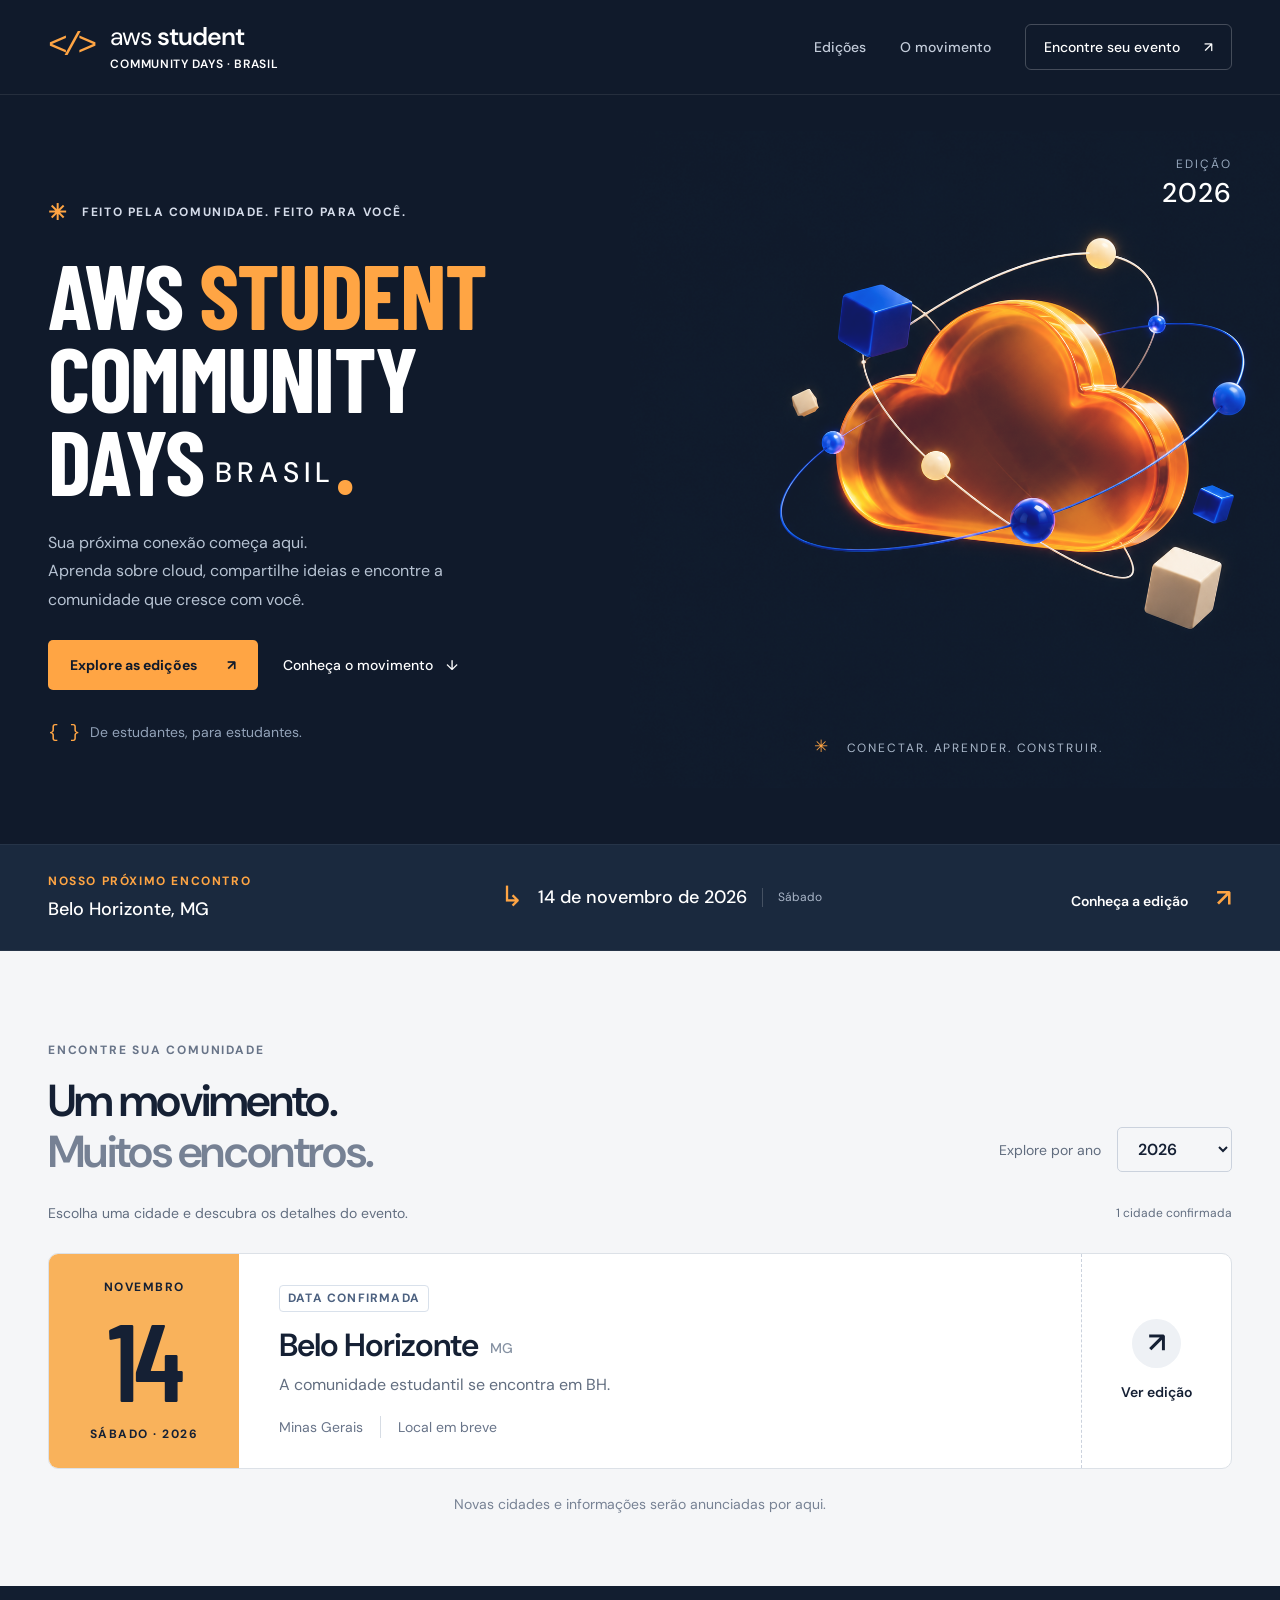
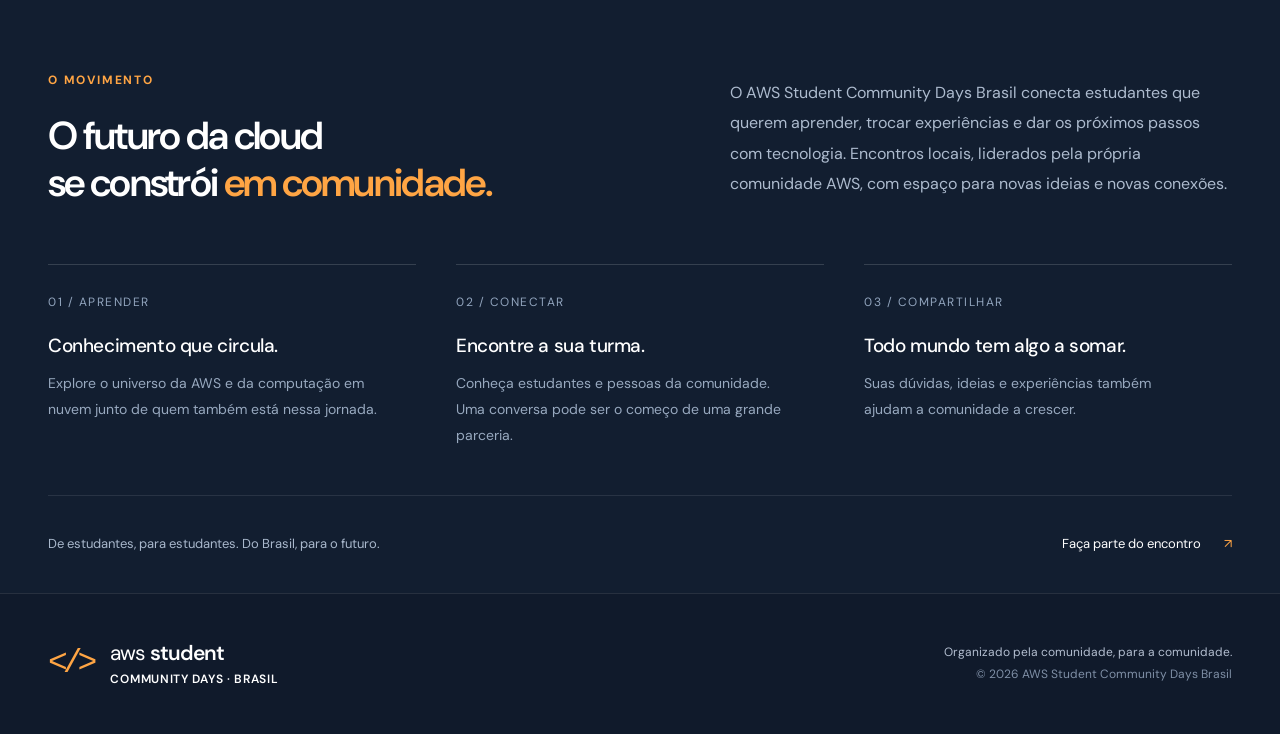
==== index.html @ a844234c "start" ====
<!doctype html>
<html lang="pt-BR">
<head>
  <meta charset="UTF-8">
  <meta name="viewport" content="width=device-width, initial-scale=1">
  <meta name="theme-color" content="#101a2b">
  <title>AWS Student Community Days Brasil</title>
  <meta name="description" content="De estudantes, para estudantes. Encontre as edições do AWS Student Community Days Brasil. Belo Horizonte recebe o encontro em 14 de novembro de 2026.">
  <link rel="icon" type="image/svg+xml" href="data:image/svg+xml,%3Csvg xmlns='http://www.w3.org/2000/svg' viewBox='0 0 40 40'%3E%3Crect width='40' height='40' rx='10' fill='%23101a2b'/%3E%3Cpath d='M12 15l-6 5 6 5m16-10 6 5-6 5M23 11l-6 18' fill='none' stroke='%23ffa544' stroke-width='3' stroke-linecap='round' stroke-linejoin='round'/%3E%3C/svg%3E">
  <link rel="preconnect" href="https://fonts.googleapis.com">
  <link rel="preconnect" href="https://fonts.gstatic.com" crossorigin>
  <link href="https://fonts.googleapis.com/css2?family=Barlow+Condensed:wght@600;700;800&family=DM+Sans:wght@400;500;600;700&display=swap" rel="stylesheet">
  <link rel="stylesheet" href="./styles.css">
</head>
<body>
  <a class="skip" href="#conteudo">Pular para o conteúdo</a>
  <header class="site-header">
    <div class="shell header-inner">
      <a class="brand" href="#inicio" aria-label="AWS Student Community Days Brasil — início"><span class="brand-symbol" aria-hidden="true">&lt;/&gt;</span><span>aws <b>student</b><small>COMMUNITY DAYS · BRASIL</small></span></a>
      <nav aria-label="Navegação principal"><a href="#edicoes">Edições</a><a href="#sobre">O movimento</a><a class="nav-cta" href="#edicoes">Encontre seu evento <span aria-hidden="true">↗</span></a></nav>
    </div>
  </header>
  <main id="conteudo">
    <div id="home-view">
      <section class="hero" id="inicio" aria-labelledby="hero-title">
        <div class="shell hero-layout">
          <div class="hero-copy"><p class="eyebrow"><span class="tiny-cross" aria-hidden="true">✳</span> FEITO PELA COMUNIDADE. FEITO PARA VOCÊ.</p><h1 id="hero-title">AWS <span>STUDENT</span><br>COMMUNITY<br>DAYS<span class="brasil"> BRASIL</span><span class="title-dot">.</span></h1><p class="hero-description">Sua próxima conexão começa aqui.<br>Aprenda sobre cloud, compartilhe ideias e encontre a comunidade que cresce com você.</p><div class="hero-actions"><a class="button button-orange" href="#edicoes">Explore as edições <span aria-hidden="true">↗</span></a><a class="text-link" href="#sobre">Conheça o movimento <span aria-hidden="true">↓</span></a></div><div class="hero-footnote"><span class="mini-code" aria-hidden="true">{ }</span> De estudantes, para estudantes.</div></div>
          <div class="hero-art"><img src="./assets/cloud-hero.png" alt="" width="1254" height="1254" fetchpriority="high"><div class="art-label"><span aria-hidden="true">✳</span> CONECTAR. APRENDER. CONSTRUIR.</div><span class="edition-stamp">EDIÇÃO<br><b>2026</b></span></div>
        </div>
      </section>
      <div class="event-ribbon"><div class="shell ribbon-inner"><div><span class="ribbon-label">NOSSO PRÓXIMO ENCONTRO</span><strong>Belo Horizonte, MG</strong></div><div class="ribbon-date"><span aria-hidden="true">↳</span><strong>14 de novembro de 2026</strong><span>Sábado</span></div><a href="#/2026/belo-horizonte">Conheça a edição <span aria-hidden="true">↗</span></a></div></div>
      <section class="editions section-light" id="edicoes" aria-labelledby="editions-title"><div class="shell"><div class="section-heading"><div><p class="eyebrow">ENCONTRE SUA COMUNIDADE</p><h2 id="editions-title">Um movimento.<br><span>Muitos encontros.</span></h2></div><div class="edition-picker"><label for="year-select">Explore por ano</label><select id="year-select"><option value="2026">2026</option></select></div></div><div class="edition-meta"><p>Escolha uma cidade e descubra os detalhes do evento.</p><span id="event-count">1 cidade confirmada</span></div><div id="event-list"><a class="event-card" href="#/2026/belo-horizonte" aria-label="Ver edição de Belo Horizonte, 14 de novembro de 2026"><div class="ticket-date"><span>NOVEMBRO</span><strong>14</strong><span>SÁBADO · 2026</span></div><div class="ticket-body"><span class="status">DATA CONFIRMADA</span><h3>Belo Horizonte<span>MG</span></h3><p>A comunidade estudantil se encontra em BH.</p><div class="ticket-details"><span>Minas Gerais</span><span>Local em breve</span></div></div><div class="ticket-action"><span class="round-arrow" aria-hidden="true">↗</span><span>Ver edição</span></div></a></div><p class="edition-note">Novas cidades e informações serão anunciadas por aqui.</p></div></section>
      <section class="about" id="sobre" aria-labelledby="about-title"><div class="shell"><div class="about-top"><div><p class="eyebrow">O MOVIMENTO</p><h2 id="about-title">O futuro da cloud<br>se constrói <em>em comunidade.</em></h2></div><p>O AWS Student Community Days Brasil conecta estudantes que querem aprender, trocar experiências e dar os próximos passos com tecnologia. Encontros locais, liderados pela própria comunidade AWS, com espaço para novas ideias e novas conexões.</p></div><div class="principles"><article><span class="principle-number">01 / APRENDER</span><h3>Conhecimento que circula.</h3><p>Explore o universo da AWS e da computação em nuvem junto de quem também está nessa jornada.</p></article><article><span class="principle-number">02 / CONECTAR</span><h3>Encontre a sua turma.</h3><p>Conheça estudantes e pessoas da comunidade. Uma conversa pode ser o começo de uma grande parceria.</p></article><article><span class="principle-number">03 / COMPARTILHAR</span><h3>Todo mundo tem algo a somar.</h3><p>Suas dúvidas, ideias e experiências também ajudam a comunidade a crescer.</p></article></div><div class="about-bottom"><span>De estudantes, para estudantes. Do Brasil, para o futuro.</span><a href="#edicoes">Faça parte do encontro <span aria-hidden="true">↗</span></a></div></div></section>
    </div>
    <section class="detail-view" id="detail-view" hidden aria-labelledby="detail-title"></section>
    <noscript><div class="shell noscript-note">Belo Horizonte · 14 de novembro de 2026. Local, horário, programação e inscrições serão anunciados em breve. Ative o JavaScript para navegar pelos detalhes de cada edição.</div></noscript>
  </main>
  <footer><div class="shell footer-inner"><a class="brand" href="#inicio"><span class="brand-symbol" aria-hidden="true">&lt;/&gt;</span><span>aws <b>student</b><small>COMMUNITY DAYS · BRASIL</small></span></a><p>Organizado pela comunidade, para a comunidade.<br><span>© 2026 AWS Student Community Days Brasil</span></p></div></footer>
  <script src="./events.js" defer></script>
  <script src="./app.js" defer></script>
</body>
</html>
---- styles.css ----
:root{--navy:#101a2b;--navy-soft:#172438;--orange:#ffa544;--ink:#152034;--muted:#aab6c8;--paper:#f5f6f8;--line:#dce0e6;--body:'DM Sans',Arial,sans-serif;--display:'Barlow Condensed','Arial Narrow',Impact,sans-serif;color-scheme:dark}*{box-sizing:border-box}html{scroll-behavior:smooth;scroll-padding-top:100px}body{margin:0;background:var(--navy);color:#fff;font-family:var(--body);font-size:16px;line-height:1.6}a{color:inherit;text-decoration:none}button,select{font:inherit}button,a,select{-webkit-tap-highlight-color:transparent}a:focus-visible,button:focus-visible,select:focus-visible{outline:3px solid #498dfc;outline-offset:6px}.shell{width:min(1200px,calc(100% - 96px));margin:0 auto}.skip{position:fixed;z-index:10;top:-100px;background:white;color:var(--ink);padding:12px}.skip:focus{top:8px}.site-header{border-bottom:1px solid #ffffff16;background:var(--navy)}.header-inner{height:94px;display:flex;align-items:center;justify-content:space-between;gap:28px}.brand{display:flex;align-items:center;gap:13px;white-space:nowrap;line-height:1.1;font-size:25px;letter-spacing:-1px}.brand-symbol{color:var(--orange);font-family:monospace;font-size:33px;letter-spacing:-5px;padding-right:5px}.brand b{font-weight:600}.brand small{display:block;font-size:12px;font-weight:600;letter-spacing:1.7px;margin-top:8px}.site-header nav{display:flex;align-items:center;gap:34px;font-size:14px;font-weight:500;color:#c3ccda}.site-header nav a:hover{color:var(--orange)}.site-header .nav-cta{border:1px solid #ffffff38;padding:11px 18px;border-radius:6px;color:#fff}.nav-cta span{margin-left:20px}.hero{overflow:hidden}.hero-layout{min-height:646px;display:grid;grid-template-columns:1.14fr 1fr;align-items:center;padding-top:48px;padding-bottom:44px;gap:12px}.eyebrow{font-size:12px;letter-spacing:1.8px;font-weight:700;line-height:1.5;margin:0 0 24px}.hero .eyebrow{color:#d5dcea;font-size:12px;letter-spacing:1.6px}.tiny-cross{color:var(--orange);font-size:22px;vertical-align:middle;margin-right:10px}h1{font-family:var(--display);font-size:clamp(70px,7.1vw,106px);line-height:.91;letter-spacing:-1.5px;margin:0;font-weight:700}h1>span:first-child{color:var(--orange)}.brasil{font-family:var(--body);font-size:.31em;letter-spacing:5px;font-weight:500;vertical-align:middle}.title-dot{color:var(--orange)}.hero-description{color:#b7c3d3;max-width:440px;font-size:16px;line-height:1.8;margin:27px 0 25px}.hero-actions{display:flex;align-items:center;gap:25px}.button{display:inline-flex;align-items:center;justify-content:center;gap:30px;min-height:50px;padding:12px 22px;border-radius:5px;font-size:14px;font-weight:700;transition:transform .2s,background .2s}.button:hover{transform:translateY(-2px)}.button-orange{background:var(--orange);color:var(--navy)}.button-orange:hover{background:#ffb764}.text-link{font-size:13px;font-weight:500}.text-link span{margin-left:9px}.hero-footnote{margin-top:28px;display:flex;align-items:center;gap:10px;color:#93a3b9;font-size:12px}.mini-code{color:var(--orange);font-family:monospace;font-size:18px}.hero-art{position:relative;align-self:stretch;display:flex;align-items:center;justify-content:center;min-width:0}.hero-art img{width:120%;max-width:none;height:auto;mix-blend-mode:lighten;display:block;transform:translate(0,-12px)}.art-label{position:absolute;bottom:40px;left:50%;transform:translateX(-50%);font-size:12px;letter-spacing:1.9px;white-space:nowrap;color:#a9b7c9}.art-label span{color:var(--orange);margin-right:12px;font-size:17px}.edition-stamp{position:absolute;right:0;top:12px;font-size:12px;letter-spacing:2px;color:#96a7bc;line-height:1.5;text-align:right}.edition-stamp b{font-size:27px;letter-spacing:1px;color:#fff;font-weight:500}.event-ribbon{background:#1a293e;border-top:1px solid #ffffff0d;border-bottom:1px solid #ffffff0d}.ribbon-inner{display:flex;justify-content:space-between;align-items:center;gap:28px;min-height:105px}.ribbon-label{display:block;color:var(--orange);font-size:12px;font-weight:700;letter-spacing:1.6px;margin-bottom:4px}.ribbon-inner strong{font-size:18px;font-weight:500}.ribbon-date{display:flex;align-items:center;gap:15px}.ribbon-date>span:first-child{color:var(--orange);font-size:28px}.ribbon-date>span:last-child{font-size:12px;color:var(--muted);border-left:1px solid #ffffff30;padding-left:15px}.ribbon-inner>a{font-size:13px;font-weight:600}.ribbon-inner>a span{color:var(--orange);font-size:24px;margin-left:25px}.section-light{background:var(--paper);color:var(--ink);color-scheme:light}.editions{padding:90px 0 70px}.section-heading{display:flex;justify-content:space-between;align-items:flex-end;gap:25px}.section-light .eyebrow{color:#687488;font-size:12px;margin-bottom:17px}h2{font-size:clamp(32px,3.5vw,46px);font-weight:600;letter-spacing:-1.7px;line-height:1.13;margin:0}h2 span{color:#768194}.edition-picker{display:flex;align-items:center;gap:16px;margin-bottom:5px}.edition-picker label{font-size:13px;color:#606c7e}.edition-picker select{min-width:115px;padding:10px 16px;border:1px solid #cbd2dd;border-radius:5px;background:transparent;color:var(--ink);font-weight:600;cursor:pointer}.edition-meta{display:flex;align-items:center;justify-content:space-between;gap:20px;margin:25px 0 28px;font-size:14px;color:#626e80}.edition-meta p{margin:0}.edition-meta>span{font-size:12px;white-space:nowrap}.event-card{display:grid;grid-template-columns:190px 1fr 150px;background:#fff;border:1px solid #dce1e7;border-radius:10px;overflow:hidden;transition:border-color .2s,transform .2s,box-shadow .2s}.event-card:hover{border-color:#efa151;box-shadow:0 8px 25px #101a2b0a;transform:translateY(-3px)}.ticket-date{background:#f9b25b;display:flex;flex-direction:column;align-items:center;justify-content:center;padding:25px 15px;line-height:1.1;position:relative}.ticket-date>span{font-size:12px;letter-spacing:1.5px;font-weight:700}.ticket-date strong{font-family:var(--display);font-size:110px;font-weight:600;letter-spacing:-4px;margin:4px 0 9px}.ticket-body{padding:30px 40px}.status{display:inline-block;font-size:12px;letter-spacing:1.2px;font-weight:700;color:#4c6180;border:1px solid #d9e1eb;border-radius:4px;padding:3px 8px}.ticket-body h3{font-size:32px;letter-spacing:-1px;font-weight:600;line-height:1.2;margin:14px 0 8px}.ticket-body h3 span{font-size:14px;margin-left:12px;color:#8591a2;vertical-align:middle;font-weight:500;letter-spacing:0}.ticket-body p{font-size:14px;color:#626e80;margin:0 0 18px}.ticket-details{display:flex;gap:17px;font-size:12px;color:#687489}.ticket-details span+span{border-left:1px solid #d6dce4;padding-left:17px}.ticket-action{border-left:1px dashed #cbd2dd;display:flex;flex-direction:column;align-items:center;justify-content:center;gap:13px;font-size:12px;font-weight:600}.round-arrow{display:grid;place-items:center;width:49px;height:49px;border-radius:50%;background:#eef1f5;font-size:28px}.event-card:hover .round-arrow{background:var(--orange)}.edition-note{font-size:12px;color:#778294;text-align:center;margin:24px 0 0}footer{border-top:1px solid #ffffff18}.footer-inner{min-height:140px;display:flex;align-items:center;justify-content:space-between;gap:24px}.footer-inner .brand{font-size:21px}.footer-inner p{font-size:12px;line-height:1.8;color:#b3bed0;text-align:right}.footer-inner p span{color:#7f8fa6}body:has(.detail-view:not([hidden])) #home-view{display:none}[hidden]{display:none!important}
@media(min-width:1600px){.hero-layout{min-height:700px}}@media(max-width:1050px){.shell{width:calc(100% - 60px)}.hero-layout{grid-template-columns:1.2fr 1fr;min-height:610px}h1{font-size:78px}.hero-actions{gap:16px}.hero .eyebrow{font-size:12px}.hero-art img{width:140%}.ribbon-date>span:last-child{display:none}.ticket-body{padding:28px}.event-card{grid-template-columns:160px 1fr 125px}}@media(max-width:760px){html{scroll-padding-top:25px}.shell{width:calc(100% - 40px)}.header-inner{height:78px;gap:15px}.brand{font-size:21px}.brand-symbol{font-size:26px}.brand small{font-size:12px;letter-spacing:1.2px}.site-header nav{gap:20px;font-size:12px}.site-header nav>a:nth-child(2),.site-header .nav-cta{display:none}.hero-layout{grid-template-columns:1fr;padding-top:35px;padding-bottom:20px;gap:0;min-height:0}.hero .eyebrow{font-size:12px;letter-spacing:1.1px;margin-bottom:20px}.tiny-cross{font-size:18px;margin-right:5px}h1{font-size:clamp(64px,15.9vw,110px)}.brasil{letter-spacing:3px}.hero-description{font-size:15px;max-width:420px;margin-top:24px}.hero-actions{flex-wrap:wrap;gap:19px}.button{gap:20px;padding:11px 17px}.hero-footnote{margin-top:21px}.hero-art{height:295px;margin:0 -10px;overflow:hidden}.hero-art img{width:390px;max-width:115%;transform:translateY(-5px)}.art-label{bottom:7px;font-size:12px;letter-spacing:1.5px}.edition-stamp{right:8px;top:20px;font-size:12px}.edition-stamp b{font-size:20px}.ribbon-inner{flex-wrap:wrap;gap:12px;padding:22px 0}.ribbon-inner strong{font-size:15px}.ribbon-date{gap:10px}.ribbon-date>span:first-child{display:none}.ribbon-inner>a{width:100%;border-top:1px solid #ffffff15;padding-top:10px;display:flex;align-items:center;justify-content:space-between}.editions{padding:55px 0}.section-heading{align-items:flex-start}.section-light .eyebrow{font-size:12px;letter-spacing:1.2px}h2{font-size:32px;letter-spacing:-1.2px}.edition-picker{display:block}.edition-picker label{font-size:12px;display:block;margin-bottom:5px}.edition-picker select{min-width:86px;padding:8px 12px;font-size:13px}.edition-meta{align-items:flex-start;margin:21px 0}.edition-meta p{font-size:13px;max-width:200px}.edition-meta>span{font-size:12px}.event-card{grid-template-columns:93px 1fr;position:relative}.ticket-date{padding:20px 5px}.ticket-date strong{font-size:74px;letter-spacing:-2px}.ticket-date>span{font-size:12px;letter-spacing:.6px}.ticket-body{padding:23px 18px 58px}.status{font-size:12px}.ticket-body h3{font-size:25px;margin:13px 0 10px}.ticket-body h3 span{font-size:12px;margin-left:7px}.ticket-body p{font-size:12px;line-height:1.6}.ticket-details{font-size:12px;gap:10px}.ticket-details span+span{padding-left:10px}.ticket-action{position:absolute;bottom:13px;right:18px;border:0;flex-direction:row-reverse;gap:8px;font-size:12px}.round-arrow{width:28px;height:28px;font-size:19px}.edition-note{font-size:12px;line-height:1.7}.footer-inner{padding:30px 0;flex-direction:column;align-items:flex-start;gap:14px}.footer-inner p{text-align:left;font-size:12px;margin:0}}
@media(prefers-reduced-motion:reduce){html{scroll-behavior:auto}*,*::before,*::after{animation:none!important;transition:none!important}}
.about{padding:85px 0 0;background:#121e30}.about-top{display:grid;grid-template-columns:1.2fr 1fr;gap:80px;align-items:center}.about .eyebrow{color:var(--orange);font-size:12px}.about h2{font-size:39px;line-height:1.2}.about h2 em{font-style:normal;color:var(--orange)}.about-top>p{color:#adbbce;font-size:16px;line-height:1.9;margin:0}.principles{display:grid;grid-template-columns:repeat(3,1fr);gap:40px;margin:58px 0 46px}.principles article{border-top:1px solid #ffffff26;padding-top:23px}.principle-number{color:#91a4bd;font-size:12px;letter-spacing:1.5px}.principles h3{font-size:19px;font-weight:500;letter-spacing:-.4px;margin:17px 0 10px}.principles p{color:#98a9bf;font-size:14px;line-height:1.85;margin:0;max-width:330px}.about-bottom{border-top:1px solid #ffffff18;min-height:98px;display:flex;justify-content:space-between;align-items:center;gap:25px;font-size:13px;color:#a9b8cc}.about-bottom a{color:#fff}.about-bottom a span{color:var(--orange);margin-left:20px}.detail-hero{padding:36px 0 42px;background:var(--navy)}.back-link{font-size:14px;color:#a6b6ce;display:inline-flex;gap:13px;align-items:center}.back-link:hover{color:var(--orange)}.detail-hero-row{display:flex;justify-content:space-between;align-items:center;gap:30px;margin:40px 0 25px}.detail-hero .eyebrow{color:var(--orange);font-size:12px;margin-bottom:18px}.detail-hero h1{font-family:var(--display);font-size:clamp(65px,7.5vw,100px);text-transform:uppercase;letter-spacing:-1px;line-height:1.03;outline:none}.detail-location{color:#adbcd1;margin:17px 0 0;font-size:18px}.detail-date{background:var(--orange);color:var(--navy);min-width:170px;border-radius:6px;padding:20px 22px;display:flex;flex-direction:column;align-items:center;line-height:1.2;transform:rotate(3deg)}.detail-date>span{font-size:12px;font-weight:700;letter-spacing:1px}.detail-date strong{font-family:var(--display);font-size:96px;line-height:1.1}.detail-tags{display:flex;gap:12px;flex-wrap:wrap}.detail-tags span{font-size:12px;letter-spacing:1px;border:1px solid #ffffff30;border-radius:4px;padding:5px 10px;color:#bac7da}.detail-content{padding:65px 0 0}.detail-columns{display:grid;grid-template-columns:1fr 370px;gap:90px;align-items:start}.detail-main .eyebrow{margin-bottom:20px}.detail-main h2{font-size:34px;letter-spacing:-1px;line-height:1.2}.detail-description{font-size:16px;color:#647186;line-height:1.9;margin:23px 0 0;max-width:620px}.detail-section{padding-top:30px;border-top:1px solid #d9dfe7;margin-top:36px}.detail-section-heading{display:flex;align-items:center;justify-content:space-between;gap:15px}.detail-section-heading h2{font-size:25px;letter-spacing:-.6px}.pending-badge{font-size:12px;letter-spacing:.6px;color:#6a7587;background:#e8ecf1;border-radius:4px;padding:3px 8px;white-space:nowrap}.pending-text{font-size:14px;line-height:1.85;color:#69768a;margin:18px 0 0}.event-info{background:#fff;border:1px solid #dbe1e9;border-radius:8px;overflow:hidden}.info-top{padding:25px 27px 10px}.info-top h2{font-size:35px;margin-top:15px}.event-info dl{margin:0;padding:0 27px}.event-info dl>div{padding:19px 0;border-bottom:1px solid #e2e6ed}.event-info dt{font-size:12px;letter-spacing:1.2px;color:#7b8798;margin-bottom:6px;font-weight:600}.event-info dd{font-size:16px;margin:0;font-weight:500}.event-info dd small{display:block;font-size:14px;font-weight:400;color:#7a8697;margin-top:5px}.registration{padding:24px 27px 27px}.registration-status{display:block;border-radius:5px;padding:13px 15px;background:#eef1f5;color:#657185;text-align:center;font-size:14px;font-weight:600}.registration p{color:#7b8797;font-size:12px;margin:12px 0 0;text-align:center;line-height:1.7}.registration .button{width:100%}.detail-bottom{border-top:1px solid #dbe0e7;margin-top:60px;min-height:110px;display:flex;justify-content:space-between;align-items:center;gap:20px;font-size:14px}.detail-bottom>span{color:#7a8799}.detail-bottom a{font-weight:600}.detail-bottom a span{margin-left:20px}.schedule-list,.speaker-list{list-style:none;margin:20px 0 0;padding:0}.schedule-list li{display:flex;gap:22px;border-bottom:1px solid #dce1e9;padding:15px 0}.schedule-list h3,.speaker-list h3{font-size:17px;margin:0}.schedule-list p,.speaker-list p{font-size:14px;color:#6d798c;margin:6px 0}.schedule-list time{font-weight:600}.speaker-list li{padding:15px 0}.empty-state{background:white;padding:35px;border:1px solid var(--line);border-radius:7px}.empty-state h3{margin:0 0 10px;font-size:22px}.empty-state p{margin:0;color:#68758a}.missing-event{padding-top:75px;padding-bottom:100px}.missing-event h1{font-size:64px}.missing-event p{color:#acb9cc}.missing-event .button{margin-top:20px}.noscript-note{padding:30px 0}.hero .eyebrow{font-size:12px}.brand small{font-size:12px;letter-spacing:.7px}.hero-footnote,.text-link,.ribbon-inner>a,.edition-picker label{font-size:14px}.ticket-body p{font-size:16px}.ticket-details{font-size:14px}.ticket-action{font-size:14px}.edition-note{font-size:14px}.ticket-body h3 span{font-size:14px}.site-header nav{font-size:14px}.footer-inner p{font-size:12px}#event-list{display:grid;gap:20px}
@media(max-width:1050px){.about-top{gap:40px}.detail-columns{grid-template-columns:1fr 325px;gap:40px}.hero .eyebrow{max-width:380px;letter-spacing:1px}.ticket-details{font-size:12px}.about h2{font-size:35px}}
@media(max-width:360px){.header-inner{gap:10px}.header-inner .brand-symbol{display:none}.header-inner .brand{font-size:18px}.header-inner .brand small{font-size:12px}.detail-hero-row>div:first-child{min-width:0}.detail-hero-row #detail-title{font-size:42px}.section-heading{gap:12px}.section-heading h2{font-size:27px}.edition-picker label{font-size:12px}.ticket-body{padding-left:14px;padding-right:14px}.ticket-body h3{font-size:23px}.hero-actions{gap:17px}}
@media(max-width:760px){.hero .eyebrow{font-size:12px;max-width:310px;letter-spacing:1px}.brand small{font-size:12px;letter-spacing:0}.brand{font-size:20px}.brand-symbol{font-size:26px}.hero-art{height:305px}.hero-actions{column-gap:20px}.hero-actions .text-link{font-size:14px}.art-label{font-size:12px;letter-spacing:.3px}.edition-stamp{font-size:12px}.edition-meta{flex-direction:column;gap:8px}.edition-meta p{max-width:none;font-size:14px}.edition-meta>span{font-size:12px}.ticket-body p{font-size:14px}.ticket-date{padding:20px 8px}.ticket-date>span{font-size:12px;text-align:center;line-height:1.5;letter-spacing:0}.ticket-details{flex-direction:column;gap:3px;font-size:12px}.ticket-details span+span{padding-left:0;border-left:0}.ticket-body h3{font-size:25px}.ticket-body h3 span{display:block;margin:4px 0 0;font-size:12px}.ticket-action{font-size:12px}.about{padding-top:55px}.about-top{grid-template-columns:1fr;gap:24px}.about h2{font-size:32px}.about-top>p{font-size:15px}.principles{grid-template-columns:1fr;gap:27px;margin:38px 0}.principles article{padding-top:18px}.principles p{max-width:none;font-size:14px}.principles h3{margin-top:13px}.about-bottom{align-items:flex-start;flex-direction:column;gap:15px;padding:23px 0;font-size:12px}.footer-inner .brand{font-size:21px}.detail-hero{padding:26px 0 30px}.detail-hero-row{margin:30px 0 22px;align-items:flex-start;gap:12px}.detail-hero h1{font-size:53px;line-height:1.02;overflow-wrap:normal}.detail-hero .eyebrow{font-size:12px;letter-spacing:.7px;max-width:230px}.detail-date{min-width:88px;padding:15px 5px;transform:rotate(2deg);margin-top:6px}.detail-date>span{font-size:12px;letter-spacing:0;text-align:center}.detail-date strong{font-size:70px}.detail-location{font-size:14px}.detail-tags{gap:8px}.detail-tags span{font-size:12px;letter-spacing:.5px;padding:4px 7px}.detail-content{padding-top:35px}.detail-columns{grid-template-columns:1fr;gap:32px}.event-info{grid-row:1}.info-top{padding:22px 24px 8px;display:flex;align-items:center;justify-content:space-between;gap:12px}.info-top h2{font-size:29px;margin:0;order:-1}.event-info dl{padding:0 24px}.event-info dl>div{padding:16px 0}.registration{padding:22px 24px}.detail-main h2{font-size:29px}.detail-description{font-size:15px}.detail-section-heading h2{font-size:24px}.detail-bottom{align-items:flex-start;flex-direction:column;gap:14px;padding-top:25px;padding-bottom:25px;margin-top:38px;font-size:12px}.pending-text{font-size:14px}.missing-event h1{font-size:48px}.missing-event{padding-top:50px;padding-bottom:70px}}
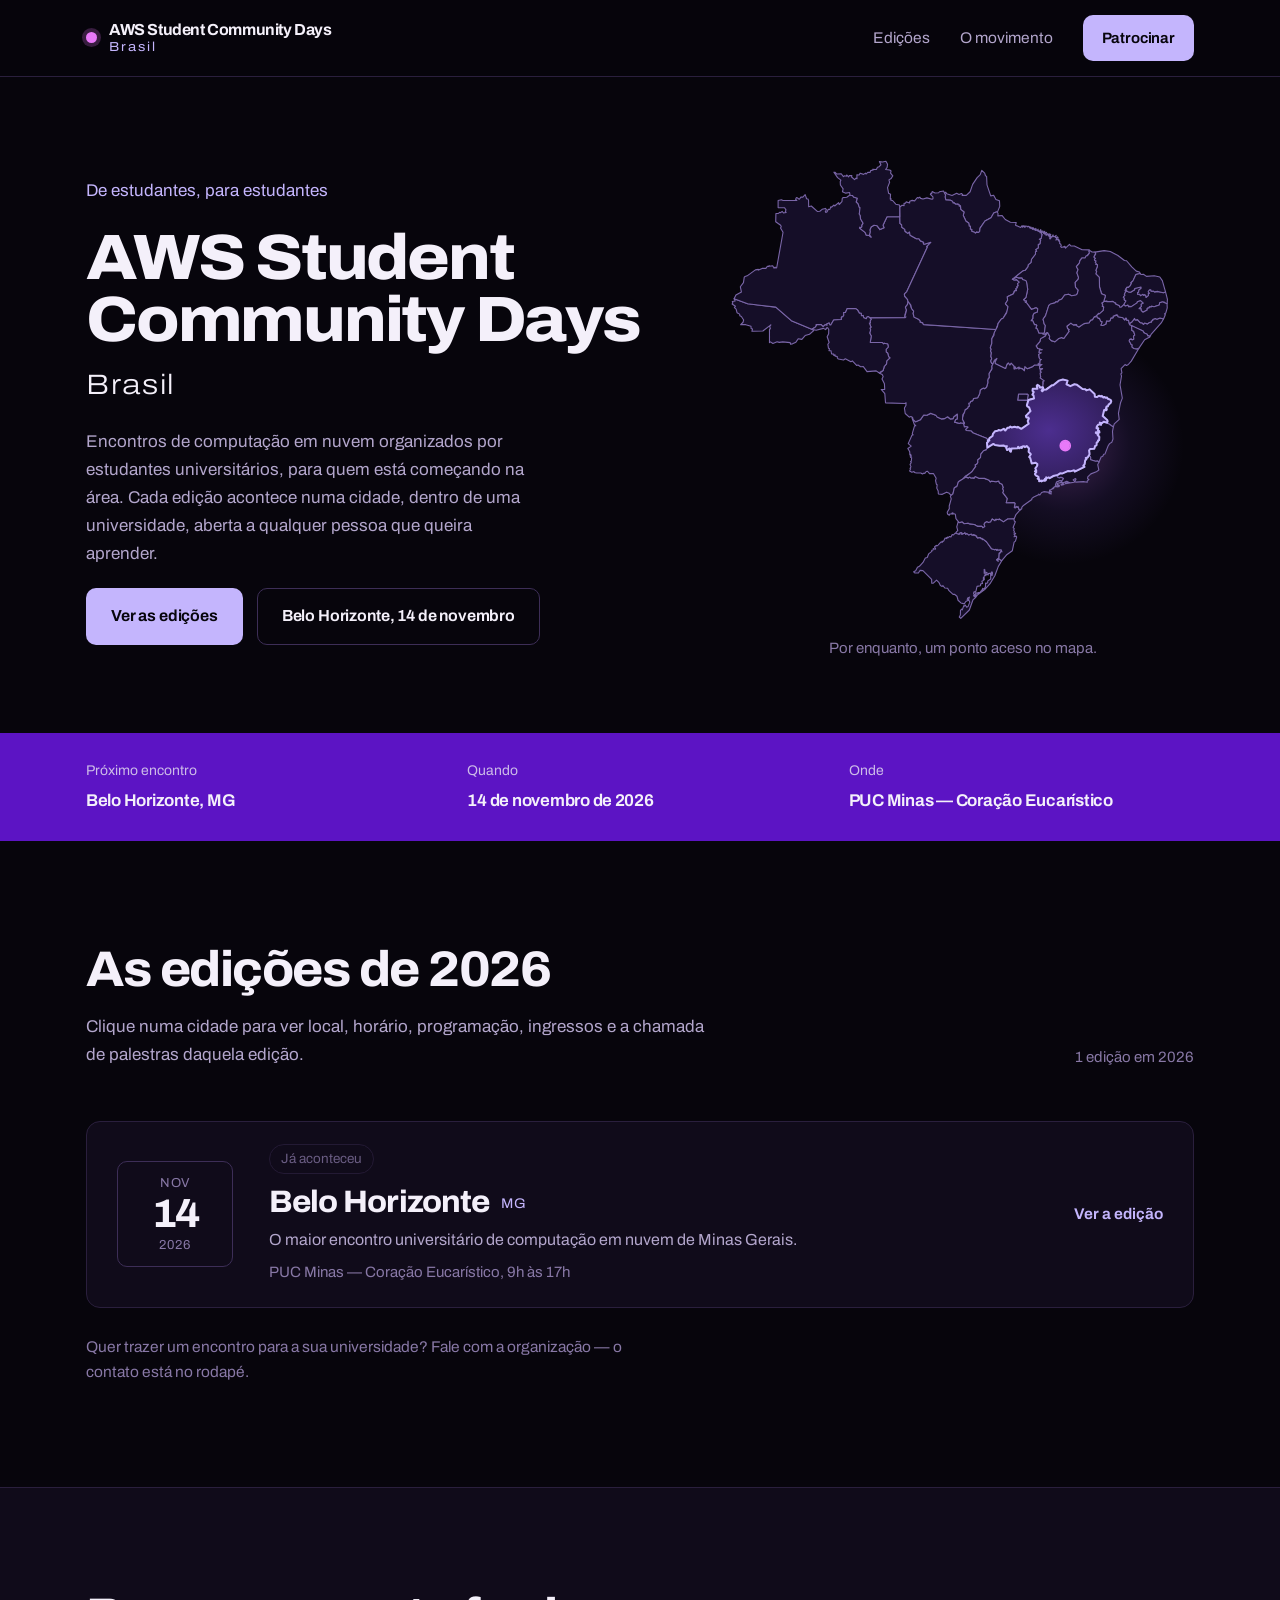
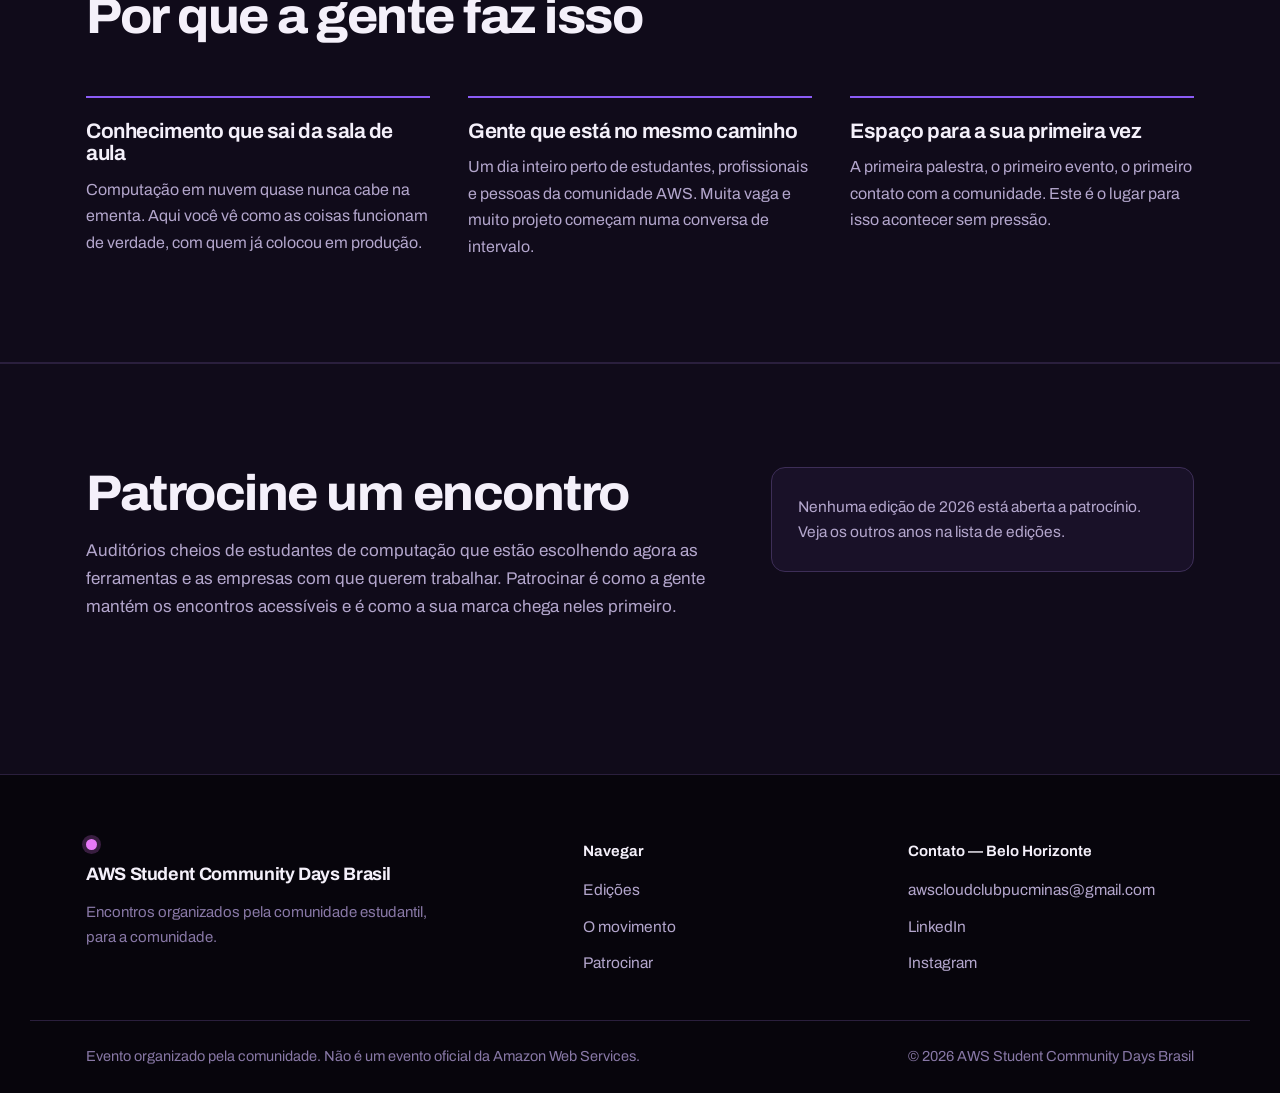
==== commit b49c8361: "create geral" ====
--- a/index.html
+++ b/index.html
@@ -1,43 +1,188 @@
 <!doctype html>
 <html lang="pt-BR">
 <head>
-  <meta charset="UTF-8">
-  <meta name="viewport" content="width=device-width, initial-scale=1">
-  <meta name="theme-color" content="#101a2b">
-  <title>AWS Student Community Days Brasil</title>
-  <meta name="description" content="De estudantes, para estudantes. Encontre as edições do AWS Student Community Days Brasil. Belo Horizonte recebe o encontro em 14 de novembro de 2026.">
-  <link rel="icon" type="image/svg+xml" href="data:image/svg+xml,%3Csvg xmlns='http://www.w3.org/2000/svg' viewBox='0 0 40 40'%3E%3Crect width='40' height='40' rx='10' fill='%23101a2b'/%3E%3Cpath d='M12 15l-6 5 6 5m16-10 6 5-6 5M23 11l-6 18' fill='none' stroke='%23ffa544' stroke-width='3' stroke-linecap='round' stroke-linejoin='round'/%3E%3C/svg%3E">
-  <link rel="preconnect" href="https://fonts.googleapis.com">
-  <link rel="preconnect" href="https://fonts.gstatic.com" crossorigin>
-  <link href="https://fonts.googleapis.com/css2?family=Barlow+Condensed:wght@600;700;800&family=DM+Sans:wght@400;500;600;700&display=swap" rel="stylesheet">
-  <link rel="stylesheet" href="./styles.css">
+<meta charset="utf-8">
+<meta name="viewport" content="width=device-width, initial-scale=1">
+<meta name="theme-color" content="#07050C">
+<title>AWS Student Community Days Brasil</title>
+<meta name="description" content="Encontros de computação em nuvem feitos por estudantes, para estudantes. Veja as edições confirmadas no Brasil, os ingressos, a chamada de palestras e como patrocinar.">
+<link rel="canonical" href="https://awsstudentcommunitydays.com.br/">
+
+<meta property="og:type" content="website">
+<meta property="og:locale" content="pt_BR">
+<meta property="og:site_name" content="AWS Student Community Days Brasil">
+<meta property="og:url" content="https://awsstudentcommunitydays.com.br/">
+<meta property="og:title" content="AWS Student Community Days Brasil">
+<meta property="og:description" content="Encontros de computação em nuvem feitos por estudantes, para estudantes. Veja as edições confirmadas no Brasil.">
+<meta name="twitter:card" content="summary_large_image">
+
+<link rel="icon" href="data:image/svg+xml,%3Csvg xmlns='http://www.w3.org/2000/svg' viewBox='0 0 32 32'%3E%3Crect width='32' height='32' rx='8' fill='%2307050C'/%3E%3Ccircle cx='16' cy='16' r='7' fill='none' stroke='%23C4B5FD' stroke-width='2.5'/%3E%3Ccircle cx='16' cy='16' r='2.5' fill='%23E879F9'/%3E%3C/svg%3E">
+
+<link rel="preconnect" href="https://fonts.googleapis.com">
+<link rel="preconnect" href="https://fonts.gstatic.com" crossorigin>
+<link rel="stylesheet" href="https://fonts.googleapis.com/css2?family=Archivo:wdth,wght@75..125,300..900&display=swap">
+<link rel="stylesheet" href="./styles.css">
 </head>
 <body>
-  <a class="skip" href="#conteudo">Pular para o conteúdo</a>
-  <header class="site-header">
-    <div class="shell header-inner">
-      <a class="brand" href="#inicio" aria-label="AWS Student Community Days Brasil — início"><span class="brand-symbol" aria-hidden="true">&lt;/&gt;</span><span>aws <b>student</b><small>COMMUNITY DAYS · BRASIL</small></span></a>
-      <nav aria-label="Navegação principal"><a href="#edicoes">Edições</a><a href="#sobre">O movimento</a><a class="nav-cta" href="#edicoes">Encontre seu evento <span aria-hidden="true">↗</span></a></nav>
+<a class="pular" href="#conteudo">Pular para o conteúdo</a>
+
+<header class="cabecalho">
+  <div class="faixa cabecalho-linha">
+    <a class="marca" href="./" aria-label="AWS Student Community Days Brasil — início">
+      <span class="marca-ponto" aria-hidden="true"></span>
+      <span class="marca-texto">
+        AWS Student Community Days
+        <span class="marca-pais">Brasil</span>
+      </span>
+    </a>
+    <nav class="menu" aria-label="Seções do site">
+      <a href="#edicoes">Edições</a>
+      <a href="#movimento">O movimento</a>
+      <a class="botao botao-primario botao-mini" href="#patrocinio">Patrocinar</a>
+    </nav>
+  </div>
+</header>
+
+<main id="conteudo">
+
+  <!-- ── Capa: o mapa é o protagonista ─────────────────────────── -->
+  <section class="capa" id="topo">
+    <div class="faixa capa-grade">
+      <div class="capa-texto">
+        <p class="capa-chamada">De estudantes, para estudantes</p>
+        <h1 class="capa-titulo">
+          <span class="capa-titulo-evento">AWS Student<br>Community Days</span>
+          <span class="capa-titulo-cidade">Brasil</span>
+        </h1>
+        <p class="capa-resumo">
+          Encontros de computação em nuvem organizados por estudantes universitários,
+          para quem está começando na área. Cada edição acontece numa cidade, dentro de
+          uma universidade, aberta a qualquer pessoa que queira aprender.
+        </p>
+        <div class="capa-acoes" id="capa-acoes"></div>
+      </div>
+
+      <figure class="mapa">
+        <div class="mapa-palco" id="mapa-palco"></div>
+        <figcaption class="mapa-legenda" id="mapa-legenda"></figcaption>
+      </figure>
     </div>
-  </header>
-  <main id="conteudo">
-    <div id="home-view">
-      <section class="hero" id="inicio" aria-labelledby="hero-title">
-        <div class="shell hero-layout">
-          <div class="hero-copy"><p class="eyebrow"><span class="tiny-cross" aria-hidden="true">✳</span> FEITO PELA COMUNIDADE. FEITO PARA VOCÊ.</p><h1 id="hero-title">AWS <span>STUDENT</span><br>COMMUNITY<br>DAYS<span class="brasil"> BRASIL</span><span class="title-dot">.</span></h1><p class="hero-description">Sua próxima conexão começa aqui.<br>Aprenda sobre cloud, compartilhe ideias e encontre a comunidade que cresce com você.</p><div class="hero-actions"><a class="button button-orange" href="#edicoes">Explore as edições <span aria-hidden="true">↗</span></a><a class="text-link" href="#sobre">Conheça o movimento <span aria-hidden="true">↓</span></a></div><div class="hero-footnote"><span class="mini-code" aria-hidden="true">{ }</span> De estudantes, para estudantes.</div></div>
-          <div class="hero-art"><img src="./assets/cloud-hero.png" alt="" width="1254" height="1254" fetchpriority="high"><div class="art-label"><span aria-hidden="true">✳</span> CONECTAR. APRENDER. CONSTRUIR.</div><span class="edition-stamp">EDIÇÃO<br><b>2026</b></span></div>
+  </section>
+
+  <!-- ── Faixa do próximo encontro ─────────────────────────────── -->
+  <div class="barra">
+    <div class="faixa barra-linha" id="barra"></div>
+  </div>
+
+  <!-- ── Edições ───────────────────────────────────────────────── -->
+  <section class="secao" id="edicoes" aria-labelledby="edicoes-titulo">
+    <div class="faixa">
+      <div class="secao-topo secao-topo-linha">
+        <div>
+          <h2 class="secao-titulo" id="edicoes-titulo">As edições</h2>
+          <p class="secao-intro">
+            Clique numa cidade para ver local, horário, programação, ingressos e
+            a chamada de palestras daquela edição.
+          </p>
         </div>
-      </section>
-      <div class="event-ribbon"><div class="shell ribbon-inner"><div><span class="ribbon-label">NOSSO PRÓXIMO ENCONTRO</span><strong>Belo Horizonte, MG</strong></div><div class="ribbon-date"><span aria-hidden="true">↳</span><strong>14 de novembro de 2026</strong><span>Sábado</span></div><a href="#/2026/belo-horizonte">Conheça a edição <span aria-hidden="true">↗</span></a></div></div>
-      <section class="editions section-light" id="edicoes" aria-labelledby="editions-title"><div class="shell"><div class="section-heading"><div><p class="eyebrow">ENCONTRE SUA COMUNIDADE</p><h2 id="editions-title">Um movimento.<br><span>Muitos encontros.</span></h2></div><div class="edition-picker"><label for="year-select">Explore por ano</label><select id="year-select"><option value="2026">2026</option></select></div></div><div class="edition-meta"><p>Escolha uma cidade e descubra os detalhes do evento.</p><span id="event-count">1 cidade confirmada</span></div><div id="event-list"><a class="event-card" href="#/2026/belo-horizonte" aria-label="Ver edição de Belo Horizonte, 14 de novembro de 2026"><div class="ticket-date"><span>NOVEMBRO</span><strong>14</strong><span>SÁBADO · 2026</span></div><div class="ticket-body"><span class="status">DATA CONFIRMADA</span><h3>Belo Horizonte<span>MG</span></h3><p>A comunidade estudantil se encontra em BH.</p><div class="ticket-details"><span>Minas Gerais</span><span>Local em breve</span></div></div><div class="ticket-action"><span class="round-arrow" aria-hidden="true">↗</span><span>Ver edição</span></div></a></div><p class="edition-note">Novas cidades e informações serão anunciadas por aqui.</p></div></section>
-      <section class="about" id="sobre" aria-labelledby="about-title"><div class="shell"><div class="about-top"><div><p class="eyebrow">O MOVIMENTO</p><h2 id="about-title">O futuro da cloud<br>se constrói <em>em comunidade.</em></h2></div><p>O AWS Student Community Days Brasil conecta estudantes que querem aprender, trocar experiências e dar os próximos passos com tecnologia. Encontros locais, liderados pela própria comunidade AWS, com espaço para novas ideias e novas conexões.</p></div><div class="principles"><article><span class="principle-number">01 / APRENDER</span><h3>Conhecimento que circula.</h3><p>Explore o universo da AWS e da computação em nuvem junto de quem também está nessa jornada.</p></article><article><span class="principle-number">02 / CONECTAR</span><h3>Encontre a sua turma.</h3><p>Conheça estudantes e pessoas da comunidade. Uma conversa pode ser o começo de uma grande parceria.</p></article><article><span class="principle-number">03 / COMPARTILHAR</span><h3>Todo mundo tem algo a somar.</h3><p>Suas dúvidas, ideias e experiências também ajudam a comunidade a crescer.</p></article></div><div class="about-bottom"><span>De estudantes, para estudantes. Do Brasil, para o futuro.</span><a href="#edicoes">Faça parte do encontro <span aria-hidden="true">↗</span></a></div></div></section>
+        <p class="secao-contagem" id="edicoes-contagem"></p>
+      </div>
+      <!-- Seletor de ano. Fica escondido enquanto só existir um ano. -->
+      <div class="anos" id="anos" role="group" aria-labelledby="anos-rotulo" hidden></div>
+      <div class="edicoes-lista" id="edicoes-lista"></div>
+      <p class="edicoes-nota">
+        Quer trazer um encontro para a sua universidade? Fale com a organização —
+        o contato está no rodapé.
+      </p>
     </div>
-    <section class="detail-view" id="detail-view" hidden aria-labelledby="detail-title"></section>
-    <noscript><div class="shell noscript-note">Belo Horizonte · 14 de novembro de 2026. Local, horário, programação e inscrições serão anunciados em breve. Ative o JavaScript para navegar pelos detalhes de cada edição.</div></noscript>
-  </main>
-  <footer><div class="shell footer-inner"><a class="brand" href="#inicio"><span class="brand-symbol" aria-hidden="true">&lt;/&gt;</span><span>aws <b>student</b><small>COMMUNITY DAYS · BRASIL</small></span></a><p>Organizado pela comunidade, para a comunidade.<br><span>© 2026 AWS Student Community Days Brasil</span></p></div></footer>
-  <script src="./events.js" defer></script>
-  <script src="./app.js" defer></script>
+  </section>
+
+  <!-- ── O movimento ───────────────────────────────────────────── -->
+  <section class="secao secao-alt" id="movimento" aria-labelledby="movimento-titulo">
+    <div class="faixa">
+      <div class="secao-topo">
+        <h2 class="secao-titulo" id="movimento-titulo">Por que a gente faz isso</h2>
+      </div>
+      <div class="pilares">
+        <article class="pilar">
+          <h3>Conhecimento que sai da sala de aula</h3>
+          <p>
+            Computação em nuvem quase nunca cabe na ementa. Aqui você vê como as coisas
+            funcionam de verdade, com quem já colocou em produção.
+          </p>
+        </article>
+        <article class="pilar">
+          <h3>Gente que está no mesmo caminho</h3>
+          <p>
+            Um dia inteiro perto de estudantes, profissionais e pessoas da comunidade AWS.
+            Muita vaga e muito projeto começam numa conversa de intervalo.
+          </p>
+        </article>
+        <article class="pilar">
+          <h3>Espaço para a sua primeira vez</h3>
+          <p>
+            A primeira palestra, o primeiro evento, o primeiro contato com a comunidade.
+            Este é o lugar para isso acontecer sem pressão.
+          </p>
+        </article>
+      </div>
+    </div>
+  </section>
+
+  <!-- ── Patrocínio ────────────────────────────────────────────── -->
+  <section class="secao patrocinio" id="patrocinio" aria-labelledby="patrocinio-titulo">
+    <div class="faixa">
+      <div class="secao-topo secao-topo-duplo">
+        <div>
+          <h2 class="secao-titulo" id="patrocinio-titulo">Patrocine um encontro</h2>
+          <p class="secao-intro">
+            Auditórios cheios de estudantes de computação que estão escolhendo agora
+            as ferramentas e as empresas com que querem trabalhar. Patrocinar é como
+            a gente mantém os encontros acessíveis e é como a sua marca chega neles primeiro.
+          </p>
+        </div>
+        <div class="patrocinio-chamada" id="patrocinio-acoes"></div>
+      </div>
+    </div>
+  </section>
+
+</main>
+
+<footer class="rodape">
+  <div class="faixa rodape-grade">
+    <div class="rodape-marca">
+      <span class="marca-ponto" aria-hidden="true"></span>
+      <p class="rodape-nome">AWS Student Community Days Brasil</p>
+      <p class="rodape-nota">Encontros organizados pela comunidade estudantil, para a comunidade.</p>
+    </div>
+    <nav class="rodape-links" aria-label="Navegação">
+      <p class="rodape-rotulo">Navegar</p>
+      <a href="#edicoes">Edições</a>
+      <a href="#movimento">O movimento</a>
+      <a href="#patrocinio">Patrocinar</a>
+    </nav>
+    <nav class="rodape-links" id="rodape-contato" aria-label="Contato e redes" hidden>
+      <p class="rodape-rotulo">Contato</p>
+    </nav>
+  </div>
+  <div class="faixa rodape-fim">
+    <p>Evento organizado pela comunidade. Não é um evento oficial da Amazon Web Services.</p>
+    <p id="rodape-ano"></p>
+  </div>
+</footer>
+
+<noscript>
+  <div class="faixa sem-js">
+    <h2>AWS Student Community Days Brasil</h2>
+    <p>Próxima edição: Belo Horizonte, sábado, 14 de novembro de 2026, das 9h às 17h, na PUC Minas Coração Eucarístico.</p>
+    <p><a href="./belo-horizonte/">Ver a edição de Belo Horizonte</a></p>
+    <p>Patrocínio e contato: <a href="mailto:awscloudclubpucminas@gmail.com">awscloudclubpucminas@gmail.com</a></p>
+  </div>
+</noscript>
+
+<script src="./dados.js" defer></script>
+<script src="./brasil-mapa.js" defer></script>
+<script src="./comum.js" defer></script>
+<script src="./hub.js" defer></script>
 </body>
 </html>
-
--- a/styles.css
+++ b/styles.css
@@ -1,8 +1,844 @@
-:root{--navy:#101a2b;--navy-soft:#172438;--orange:#ffa544;--ink:#152034;--muted:#aab6c8;--paper:#f5f6f8;--line:#dce0e6;--body:'DM Sans',Arial,sans-serif;--display:'Barlow Condensed','Arial Narrow',Impact,sans-serif;color-scheme:dark}*{box-sizing:border-box}html{scroll-behavior:smooth;scroll-padding-top:100px}body{margin:0;background:var(--navy);color:#fff;font-family:var(--body);font-size:16px;line-height:1.6}a{color:inherit;text-decoration:none}button,select{font:inherit}button,a,select{-webkit-tap-highlight-color:transparent}a:focus-visible,button:focus-visible,select:focus-visible{outline:3px solid #498dfc;outline-offset:6px}.shell{width:min(1200px,calc(100% - 96px));margin:0 auto}.skip{position:fixed;z-index:10;top:-100px;background:white;color:var(--ink);padding:12px}.skip:focus{top:8px}.site-header{border-bottom:1px solid #ffffff16;background:var(--navy)}.header-inner{height:94px;display:flex;align-items:center;justify-content:space-between;gap:28px}.brand{display:flex;align-items:center;gap:13px;white-space:nowrap;line-height:1.1;font-size:25px;letter-spacing:-1px}.brand-symbol{color:var(--orange);font-family:monospace;font-size:33px;letter-spacing:-5px;padding-right:5px}.brand b{font-weight:600}.brand small{display:block;font-size:12px;font-weight:600;letter-spacing:1.7px;margin-top:8px}.site-header nav{display:flex;align-items:center;gap:34px;font-size:14px;font-weight:500;color:#c3ccda}.site-header nav a:hover{color:var(--orange)}.site-header .nav-cta{border:1px solid #ffffff38;padding:11px 18px;border-radius:6px;color:#fff}.nav-cta span{margin-left:20px}.hero{overflow:hidden}.hero-layout{min-height:646px;display:grid;grid-template-columns:1.14fr 1fr;align-items:center;padding-top:48px;padding-bottom:44px;gap:12px}.eyebrow{font-size:12px;letter-spacing:1.8px;font-weight:700;line-height:1.5;margin:0 0 24px}.hero .eyebrow{color:#d5dcea;font-size:12px;letter-spacing:1.6px}.tiny-cross{color:var(--orange);font-size:22px;vertical-align:middle;margin-right:10px}h1{font-family:var(--display);font-size:clamp(70px,7.1vw,106px);line-height:.91;letter-spacing:-1.5px;margin:0;font-weight:700}h1>span:first-child{color:var(--orange)}.brasil{font-family:var(--body);font-size:.31em;letter-spacing:5px;font-weight:500;vertical-align:middle}.title-dot{color:var(--orange)}.hero-description{color:#b7c3d3;max-width:440px;font-size:16px;line-height:1.8;margin:27px 0 25px}.hero-actions{display:flex;align-items:center;gap:25px}.button{display:inline-flex;align-items:center;justify-content:center;gap:30px;min-height:50px;padding:12px 22px;border-radius:5px;font-size:14px;font-weight:700;transition:transform .2s,background .2s}.button:hover{transform:translateY(-2px)}.button-orange{background:var(--orange);color:var(--navy)}.button-orange:hover{background:#ffb764}.text-link{font-size:13px;font-weight:500}.text-link span{margin-left:9px}.hero-footnote{margin-top:28px;display:flex;align-items:center;gap:10px;color:#93a3b9;font-size:12px}.mini-code{color:var(--orange);font-family:monospace;font-size:18px}.hero-art{position:relative;align-self:stretch;display:flex;align-items:center;justify-content:center;min-width:0}.hero-art img{width:120%;max-width:none;height:auto;mix-blend-mode:lighten;display:block;transform:translate(0,-12px)}.art-label{position:absolute;bottom:40px;left:50%;transform:translateX(-50%);font-size:12px;letter-spacing:1.9px;white-space:nowrap;color:#a9b7c9}.art-label span{color:var(--orange);margin-right:12px;font-size:17px}.edition-stamp{position:absolute;right:0;top:12px;font-size:12px;letter-spacing:2px;color:#96a7bc;line-height:1.5;text-align:right}.edition-stamp b{font-size:27px;letter-spacing:1px;color:#fff;font-weight:500}.event-ribbon{background:#1a293e;border-top:1px solid #ffffff0d;border-bottom:1px solid #ffffff0d}.ribbon-inner{display:flex;justify-content:space-between;align-items:center;gap:28px;min-height:105px}.ribbon-label{display:block;color:var(--orange);font-size:12px;font-weight:700;letter-spacing:1.6px;margin-bottom:4px}.ribbon-inner strong{font-size:18px;font-weight:500}.ribbon-date{display:flex;align-items:center;gap:15px}.ribbon-date>span:first-child{color:var(--orange);font-size:28px}.ribbon-date>span:last-child{font-size:12px;color:var(--muted);border-left:1px solid #ffffff30;padding-left:15px}.ribbon-inner>a{font-size:13px;font-weight:600}.ribbon-inner>a span{color:var(--orange);font-size:24px;margin-left:25px}.section-light{background:var(--paper);color:var(--ink);color-scheme:light}.editions{padding:90px 0 70px}.section-heading{display:flex;justify-content:space-between;align-items:flex-end;gap:25px}.section-light .eyebrow{color:#687488;font-size:12px;margin-bottom:17px}h2{font-size:clamp(32px,3.5vw,46px);font-weight:600;letter-spacing:-1.7px;line-height:1.13;margin:0}h2 span{color:#768194}.edition-picker{display:flex;align-items:center;gap:16px;margin-bottom:5px}.edition-picker label{font-size:13px;color:#606c7e}.edition-picker select{min-width:115px;padding:10px 16px;border:1px solid #cbd2dd;border-radius:5px;background:transparent;color:var(--ink);font-weight:600;cursor:pointer}.edition-meta{display:flex;align-items:center;justify-content:space-between;gap:20px;margin:25px 0 28px;font-size:14px;color:#626e80}.edition-meta p{margin:0}.edition-meta>span{font-size:12px;white-space:nowrap}.event-card{display:grid;grid-template-columns:190px 1fr 150px;background:#fff;border:1px solid #dce1e7;border-radius:10px;overflow:hidden;transition:border-color .2s,transform .2s,box-shadow .2s}.event-card:hover{border-color:#efa151;box-shadow:0 8px 25px #101a2b0a;transform:translateY(-3px)}.ticket-date{background:#f9b25b;display:flex;flex-direction:column;align-items:center;justify-content:center;padding:25px 15px;line-height:1.1;position:relative}.ticket-date>span{font-size:12px;letter-spacing:1.5px;font-weight:700}.ticket-date strong{font-family:var(--display);font-size:110px;font-weight:600;letter-spacing:-4px;margin:4px 0 9px}.ticket-body{padding:30px 40px}.status{display:inline-block;font-size:12px;letter-spacing:1.2px;font-weight:700;color:#4c6180;border:1px solid #d9e1eb;border-radius:4px;padding:3px 8px}.ticket-body h3{font-size:32px;letter-spacing:-1px;font-weight:600;line-height:1.2;margin:14px 0 8px}.ticket-body h3 span{font-size:14px;margin-left:12px;color:#8591a2;vertical-align:middle;font-weight:500;letter-spacing:0}.ticket-body p{font-size:14px;color:#626e80;margin:0 0 18px}.ticket-details{display:flex;gap:17px;font-size:12px;color:#687489}.ticket-details span+span{border-left:1px solid #d6dce4;padding-left:17px}.ticket-action{border-left:1px dashed #cbd2dd;display:flex;flex-direction:column;align-items:center;justify-content:center;gap:13px;font-size:12px;font-weight:600}.round-arrow{display:grid;place-items:center;width:49px;height:49px;border-radius:50%;background:#eef1f5;font-size:28px}.event-card:hover .round-arrow{background:var(--orange)}.edition-note{font-size:12px;color:#778294;text-align:center;margin:24px 0 0}footer{border-top:1px solid #ffffff18}.footer-inner{min-height:140px;display:flex;align-items:center;justify-content:space-between;gap:24px}.footer-inner .brand{font-size:21px}.footer-inner p{font-size:12px;line-height:1.8;color:#b3bed0;text-align:right}.footer-inner p span{color:#7f8fa6}body:has(.detail-view:not([hidden])) #home-view{display:none}[hidden]{display:none!important}
-@media(min-width:1600px){.hero-layout{min-height:700px}}@media(max-width:1050px){.shell{width:calc(100% - 60px)}.hero-layout{grid-template-columns:1.2fr 1fr;min-height:610px}h1{font-size:78px}.hero-actions{gap:16px}.hero .eyebrow{font-size:12px}.hero-art img{width:140%}.ribbon-date>span:last-child{display:none}.ticket-body{padding:28px}.event-card{grid-template-columns:160px 1fr 125px}}@media(max-width:760px){html{scroll-padding-top:25px}.shell{width:calc(100% - 40px)}.header-inner{height:78px;gap:15px}.brand{font-size:21px}.brand-symbol{font-size:26px}.brand small{font-size:12px;letter-spacing:1.2px}.site-header nav{gap:20px;font-size:12px}.site-header nav>a:nth-child(2),.site-header .nav-cta{display:none}.hero-layout{grid-template-columns:1fr;padding-top:35px;padding-bottom:20px;gap:0;min-height:0}.hero .eyebrow{font-size:12px;letter-spacing:1.1px;margin-bottom:20px}.tiny-cross{font-size:18px;margin-right:5px}h1{font-size:clamp(64px,15.9vw,110px)}.brasil{letter-spacing:3px}.hero-description{font-size:15px;max-width:420px;margin-top:24px}.hero-actions{flex-wrap:wrap;gap:19px}.button{gap:20px;padding:11px 17px}.hero-footnote{margin-top:21px}.hero-art{height:295px;margin:0 -10px;overflow:hidden}.hero-art img{width:390px;max-width:115%;transform:translateY(-5px)}.art-label{bottom:7px;font-size:12px;letter-spacing:1.5px}.edition-stamp{right:8px;top:20px;font-size:12px}.edition-stamp b{font-size:20px}.ribbon-inner{flex-wrap:wrap;gap:12px;padding:22px 0}.ribbon-inner strong{font-size:15px}.ribbon-date{gap:10px}.ribbon-date>span:first-child{display:none}.ribbon-inner>a{width:100%;border-top:1px solid #ffffff15;padding-top:10px;display:flex;align-items:center;justify-content:space-between}.editions{padding:55px 0}.section-heading{align-items:flex-start}.section-light .eyebrow{font-size:12px;letter-spacing:1.2px}h2{font-size:32px;letter-spacing:-1.2px}.edition-picker{display:block}.edition-picker label{font-size:12px;display:block;margin-bottom:5px}.edition-picker select{min-width:86px;padding:8px 12px;font-size:13px}.edition-meta{align-items:flex-start;margin:21px 0}.edition-meta p{font-size:13px;max-width:200px}.edition-meta>span{font-size:12px}.event-card{grid-template-columns:93px 1fr;position:relative}.ticket-date{padding:20px 5px}.ticket-date strong{font-size:74px;letter-spacing:-2px}.ticket-date>span{font-size:12px;letter-spacing:.6px}.ticket-body{padding:23px 18px 58px}.status{font-size:12px}.ticket-body h3{font-size:25px;margin:13px 0 10px}.ticket-body h3 span{font-size:12px;margin-left:7px}.ticket-body p{font-size:12px;line-height:1.6}.ticket-details{font-size:12px;gap:10px}.ticket-details span+span{padding-left:10px}.ticket-action{position:absolute;bottom:13px;right:18px;border:0;flex-direction:row-reverse;gap:8px;font-size:12px}.round-arrow{width:28px;height:28px;font-size:19px}.edition-note{font-size:12px;line-height:1.7}.footer-inner{padding:30px 0;flex-direction:column;align-items:flex-start;gap:14px}.footer-inner p{text-align:left;font-size:12px;margin:0}}
-@media(prefers-reduced-motion:reduce){html{scroll-behavior:auto}*,*::before,*::after{animation:none!important;transition:none!important}}
-.about{padding:85px 0 0;background:#121e30}.about-top{display:grid;grid-template-columns:1.2fr 1fr;gap:80px;align-items:center}.about .eyebrow{color:var(--orange);font-size:12px}.about h2{font-size:39px;line-height:1.2}.about h2 em{font-style:normal;color:var(--orange)}.about-top>p{color:#adbbce;font-size:16px;line-height:1.9;margin:0}.principles{display:grid;grid-template-columns:repeat(3,1fr);gap:40px;margin:58px 0 46px}.principles article{border-top:1px solid #ffffff26;padding-top:23px}.principle-number{color:#91a4bd;font-size:12px;letter-spacing:1.5px}.principles h3{font-size:19px;font-weight:500;letter-spacing:-.4px;margin:17px 0 10px}.principles p{color:#98a9bf;font-size:14px;line-height:1.85;margin:0;max-width:330px}.about-bottom{border-top:1px solid #ffffff18;min-height:98px;display:flex;justify-content:space-between;align-items:center;gap:25px;font-size:13px;color:#a9b8cc}.about-bottom a{color:#fff}.about-bottom a span{color:var(--orange);margin-left:20px}.detail-hero{padding:36px 0 42px;background:var(--navy)}.back-link{font-size:14px;color:#a6b6ce;display:inline-flex;gap:13px;align-items:center}.back-link:hover{color:var(--orange)}.detail-hero-row{display:flex;justify-content:space-between;align-items:center;gap:30px;margin:40px 0 25px}.detail-hero .eyebrow{color:var(--orange);font-size:12px;margin-bottom:18px}.detail-hero h1{font-family:var(--display);font-size:clamp(65px,7.5vw,100px);text-transform:uppercase;letter-spacing:-1px;line-height:1.03;outline:none}.detail-location{color:#adbcd1;margin:17px 0 0;font-size:18px}.detail-date{background:var(--orange);color:var(--navy);min-width:170px;border-radius:6px;padding:20px 22px;display:flex;flex-direction:column;align-items:center;line-height:1.2;transform:rotate(3deg)}.detail-date>span{font-size:12px;font-weight:700;letter-spacing:1px}.detail-date strong{font-family:var(--display);font-size:96px;line-height:1.1}.detail-tags{display:flex;gap:12px;flex-wrap:wrap}.detail-tags span{font-size:12px;letter-spacing:1px;border:1px solid #ffffff30;border-radius:4px;padding:5px 10px;color:#bac7da}.detail-content{padding:65px 0 0}.detail-columns{display:grid;grid-template-columns:1fr 370px;gap:90px;align-items:start}.detail-main .eyebrow{margin-bottom:20px}.detail-main h2{font-size:34px;letter-spacing:-1px;line-height:1.2}.detail-description{font-size:16px;color:#647186;line-height:1.9;margin:23px 0 0;max-width:620px}.detail-section{padding-top:30px;border-top:1px solid #d9dfe7;margin-top:36px}.detail-section-heading{display:flex;align-items:center;justify-content:space-between;gap:15px}.detail-section-heading h2{font-size:25px;letter-spacing:-.6px}.pending-badge{font-size:12px;letter-spacing:.6px;color:#6a7587;background:#e8ecf1;border-radius:4px;padding:3px 8px;white-space:nowrap}.pending-text{font-size:14px;line-height:1.85;color:#69768a;margin:18px 0 0}.event-info{background:#fff;border:1px solid #dbe1e9;border-radius:8px;overflow:hidden}.info-top{padding:25px 27px 10px}.info-top h2{font-size:35px;margin-top:15px}.event-info dl{margin:0;padding:0 27px}.event-info dl>div{padding:19px 0;border-bottom:1px solid #e2e6ed}.event-info dt{font-size:12px;letter-spacing:1.2px;color:#7b8798;margin-bottom:6px;font-weight:600}.event-info dd{font-size:16px;margin:0;font-weight:500}.event-info dd small{display:block;font-size:14px;font-weight:400;color:#7a8697;margin-top:5px}.registration{padding:24px 27px 27px}.registration-status{display:block;border-radius:5px;padding:13px 15px;background:#eef1f5;color:#657185;text-align:center;font-size:14px;font-weight:600}.registration p{color:#7b8797;font-size:12px;margin:12px 0 0;text-align:center;line-height:1.7}.registration .button{width:100%}.detail-bottom{border-top:1px solid #dbe0e7;margin-top:60px;min-height:110px;display:flex;justify-content:space-between;align-items:center;gap:20px;font-size:14px}.detail-bottom>span{color:#7a8799}.detail-bottom a{font-weight:600}.detail-bottom a span{margin-left:20px}.schedule-list,.speaker-list{list-style:none;margin:20px 0 0;padding:0}.schedule-list li{display:flex;gap:22px;border-bottom:1px solid #dce1e9;padding:15px 0}.schedule-list h3,.speaker-list h3{font-size:17px;margin:0}.schedule-list p,.speaker-list p{font-size:14px;color:#6d798c;margin:6px 0}.schedule-list time{font-weight:600}.speaker-list li{padding:15px 0}.empty-state{background:white;padding:35px;border:1px solid var(--line);border-radius:7px}.empty-state h3{margin:0 0 10px;font-size:22px}.empty-state p{margin:0;color:#68758a}.missing-event{padding-top:75px;padding-bottom:100px}.missing-event h1{font-size:64px}.missing-event p{color:#acb9cc}.missing-event .button{margin-top:20px}.noscript-note{padding:30px 0}.hero .eyebrow{font-size:12px}.brand small{font-size:12px;letter-spacing:.7px}.hero-footnote,.text-link,.ribbon-inner>a,.edition-picker label{font-size:14px}.ticket-body p{font-size:16px}.ticket-details{font-size:14px}.ticket-action{font-size:14px}.edition-note{font-size:14px}.ticket-body h3 span{font-size:14px}.site-header nav{font-size:14px}.footer-inner p{font-size:12px}#event-list{display:grid;gap:20px}
-@media(max-width:1050px){.about-top{gap:40px}.detail-columns{grid-template-columns:1fr 325px;gap:40px}.hero .eyebrow{max-width:380px;letter-spacing:1px}.ticket-details{font-size:12px}.about h2{font-size:35px}}
-@media(max-width:360px){.header-inner{gap:10px}.header-inner .brand-symbol{display:none}.header-inner .brand{font-size:18px}.header-inner .brand small{font-size:12px}.detail-hero-row>div:first-child{min-width:0}.detail-hero-row #detail-title{font-size:42px}.section-heading{gap:12px}.section-heading h2{font-size:27px}.edition-picker label{font-size:12px}.ticket-body{padding-left:14px;padding-right:14px}.ticket-body h3{font-size:23px}.hero-actions{gap:17px}}
-@media(max-width:760px){.hero .eyebrow{font-size:12px;max-width:310px;letter-spacing:1px}.brand small{font-size:12px;letter-spacing:0}.brand{font-size:20px}.brand-symbol{font-size:26px}.hero-art{height:305px}.hero-actions{column-gap:20px}.hero-actions .text-link{font-size:14px}.art-label{font-size:12px;letter-spacing:.3px}.edition-stamp{font-size:12px}.edition-meta{flex-direction:column;gap:8px}.edition-meta p{max-width:none;font-size:14px}.edition-meta>span{font-size:12px}.ticket-body p{font-size:14px}.ticket-date{padding:20px 8px}.ticket-date>span{font-size:12px;text-align:center;line-height:1.5;letter-spacing:0}.ticket-details{flex-direction:column;gap:3px;font-size:12px}.ticket-details span+span{padding-left:0;border-left:0}.ticket-body h3{font-size:25px}.ticket-body h3 span{display:block;margin:4px 0 0;font-size:12px}.ticket-action{font-size:12px}.about{padding-top:55px}.about-top{grid-template-columns:1fr;gap:24px}.about h2{font-size:32px}.about-top>p{font-size:15px}.principles{grid-template-columns:1fr;gap:27px;margin:38px 0}.principles article{padding-top:18px}.principles p{max-width:none;font-size:14px}.principles h3{margin-top:13px}.about-bottom{align-items:flex-start;flex-direction:column;gap:15px;padding:23px 0;font-size:12px}.footer-inner .brand{font-size:21px}.detail-hero{padding:26px 0 30px}.detail-hero-row{margin:30px 0 22px;align-items:flex-start;gap:12px}.detail-hero h1{font-size:53px;line-height:1.02;overflow-wrap:normal}.detail-hero .eyebrow{font-size:12px;letter-spacing:.7px;max-width:230px}.detail-date{min-width:88px;padding:15px 5px;transform:rotate(2deg);margin-top:6px}.detail-date>span{font-size:12px;letter-spacing:0;text-align:center}.detail-date strong{font-size:70px}.detail-location{font-size:14px}.detail-tags{gap:8px}.detail-tags span{font-size:12px;letter-spacing:.5px;padding:4px 7px}.detail-content{padding-top:35px}.detail-columns{grid-template-columns:1fr;gap:32px}.event-info{grid-row:1}.info-top{padding:22px 24px 8px;display:flex;align-items:center;justify-content:space-between;gap:12px}.info-top h2{font-size:29px;margin:0;order:-1}.event-info dl{padding:0 24px}.event-info dl>div{padding:16px 0}.registration{padding:22px 24px}.detail-main h2{font-size:29px}.detail-description{font-size:15px}.detail-section-heading h2{font-size:24px}.detail-bottom{align-items:flex-start;flex-direction:column;gap:14px;padding-top:25px;padding-bottom:25px;margin-top:38px;font-size:12px}.pending-text{font-size:14px}.missing-event h1{font-size:48px}.missing-event{padding-top:50px;padding-bottom:70px}}
-
+/* =========================================================================
+   AWS Student Community Day Brasil
+   Identidade: roxo e preto. O mapa do Brasil é o elemento protagonista;
+   tudo em volta é deliberadamente quieto para não competir com ele.
+   Todos os pares de cor abaixo foram conferidos em contraste WCAG AA.
+   ========================================================================= */
+
+:root {
+  /* Fundos — preto com viés violeta, nunca cinza neutro */
+  --fundo:            #07050C;
+  --superficie:       #100B1A;
+  --superficie-alta:  #191128;
+
+  /* Linhas */
+  --borda:            #2A1F3D;
+  --borda-forte:      #3D2E57;
+
+  /* Roxos */
+  --roxo:             #8B5CF6;   /* elementos de UI e texto grande  (4.79:1) */
+  --roxo-claro:       #C4B5FD;   /* seguro para texto normal       (10.98:1) */
+  --roxo-vivo:        #E879F9;   /* só para o que está vivo agora   (8.24:1) */
+  --roxo-fundo:       #150E28;   /* estados neutros do mapa */
+  --roxo-traco:       #7A66A8;   /* silhueta do mapa      (3.82:1 sobre o estado) */
+  --roxo-tinta:       #5C14C4;   /* MASSA de roxo chapado; texto claro por cima */
+  --roxo-sobre-tinta: #FBD5FF;   /* destaque dentro da tinta        (6.83:1) */
+
+  /* Texto */
+  --texto:            #F4F0FA;   /* 18.04:1 */
+  --texto-suave:      #B3A6CC;   /*  8.92:1 */
+  --texto-fraco:      #8878A6;   /*  5.10:1 */
+
+  /* Medidas */
+  --limite:  1220px;
+  --respiro: clamp(20px, 5vw, 56px);
+  --curva:   14px;
+
+  --fonte: 'Archivo', system-ui, -apple-system, 'Segoe UI', Roboto, sans-serif;
+
+  color-scheme: dark;
+}
+
+*, *::before, *::after { box-sizing: border-box; }
+
+html {
+  scroll-behavior: smooth;
+  scroll-padding-top: 92px;
+  -webkit-text-size-adjust: 100%;
+}
+
+body {
+  margin: 0;
+  background: var(--fundo);
+  color: var(--texto);
+  font-family: var(--fonte);
+  font-size: 17px;
+  line-height: 1.65;
+  font-variation-settings: 'wdth' 100;
+  -webkit-font-smoothing: antialiased;
+}
+
+a { color: inherit; text-decoration: none; }
+img, svg { display: block; max-width: 100%; }
+h1, h2, h3 { margin: 0; line-height: 1.08; letter-spacing: -0.02em; }
+p { margin: 0; }
+ul { margin: 0; padding: 0; list-style: none; }
+
+:focus-visible {
+  outline: 3px solid var(--roxo-vivo);
+  outline-offset: 3px;
+  border-radius: 3px;
+}
+
+.pular {
+  position: fixed;
+  top: -120px;
+  left: 16px;
+  z-index: 100;
+  background: var(--roxo-claro);
+  color: var(--fundo);
+  padding: 12px 18px;
+  border-radius: 8px;
+  font-weight: 600;
+  transition: top .15s;
+}
+.pular:focus { top: 14px; }
+
+.faixa {
+  width: 100%;
+  max-width: var(--limite);
+  margin-inline: auto;
+  padding-inline: var(--respiro);
+}
+
+/* ── Botões ─────────────────────────────────────────────────────────────
+   O botão primário é texto escuro sobre roxo claro. Branco sobre roxo
+   médio dá 3.77:1 e reprova no AA, então essa combinação não existe aqui. */
+
+.botao {
+  display: inline-flex;
+  align-items: center;
+  justify-content: center;
+  gap: 10px;
+  padding: 14px 24px;
+  border: 1px solid transparent;
+  border-radius: 10px;
+  font: inherit;
+  font-weight: 650;
+  font-size: 16px;
+  letter-spacing: -0.01em;
+  cursor: pointer;
+  transition: background .18s, border-color .18s, color .18s, transform .18s;
+}
+.botao-primario {
+  background: var(--roxo-claro);
+  color: var(--fundo);
+}
+.botao-primario:hover { background: #D6CBFF; transform: translateY(-2px); }
+
+.botao-secundario {
+  background: transparent;
+  border-color: var(--borda-forte);
+  color: var(--texto);
+}
+.botao-secundario:hover {
+  border-color: var(--roxo);
+  background: var(--superficie-alta);
+  transform: translateY(-2px);
+}
+
+.botao-mini { padding: 10px 18px; font-size: 15px; }
+.botao-largo { width: 100%; }
+
+/* ── Cabeçalho ──────────────────────────────────────────────────────── */
+
+.cabecalho {
+  position: sticky;
+  top: 0;
+  z-index: 50;
+  background: color-mix(in srgb, var(--fundo) 88%, transparent);
+  backdrop-filter: blur(14px);
+  border-bottom: 1px solid var(--borda);
+}
+.cabecalho-linha {
+  min-height: 76px;
+  display: flex;
+  align-items: center;
+  justify-content: space-between;
+  gap: 24px;
+}
+
+.marca { display: flex; align-items: center; gap: 12px; }
+.marca-texto {
+  font-size: 16px;
+  font-weight: 700;
+  line-height: 1.15;
+  letter-spacing: -0.025em;
+}
+.marca-pais {
+  display: block;
+  font-weight: 400;
+  font-size: 13px;
+  letter-spacing: 0.16em;
+  font-variation-settings: 'wdth' 112;
+  color: var(--roxo-claro);
+}
+
+/* O ponto da marca é o mesmo ponto que acende no mapa */
+.marca-ponto {
+  width: 11px;
+  height: 11px;
+  border-radius: 50%;
+  flex: none;
+  background: var(--roxo-vivo);
+  box-shadow: 0 0 0 4px color-mix(in srgb, var(--roxo-vivo) 22%, transparent);
+}
+
+.menu {
+  display: flex;
+  align-items: center;
+  gap: 30px;
+  font-size: 15.5px;
+  color: var(--texto-suave);
+}
+.menu a:not(.botao):hover { color: var(--roxo-claro); }
+
+/* ── Capa ───────────────────────────────────────────────────────────── */
+
+.capa { padding: clamp(40px, 7vw, 84px) 0 clamp(36px, 6vw, 72px); }
+
+.capa-grade {
+  display: grid;
+  grid-template-columns: minmax(0, 1.12fr) minmax(0, 0.88fr);
+  gap: clamp(32px, 4.5vw, 64px);
+  align-items: center;
+}
+
+.capa-chamada {
+  color: var(--roxo-claro);
+  font-size: 17px;
+  margin-bottom: 22px;
+}
+
+.capa-titulo { margin-bottom: 26px; }
+
+.capa-titulo-evento {
+  display: block;
+  font-size: clamp(36px, 5.1vw, 64px);
+  font-weight: 800;
+  font-variation-settings: 'wdth' 108;
+  letter-spacing: -0.035em;
+  line-height: 0.96;
+}
+
+/* A cidade contrasta por peso e espaçamento, não por cor */
+.capa-titulo-cidade {
+  display: block;
+  margin-top: 18px;
+  font-size: clamp(19px, 2.2vw, 28px);
+  font-weight: 300;
+  font-variation-settings: 'wdth' 118;
+  letter-spacing: 0.06em;
+  line-height: 1.2;
+  color: var(--texto);
+}
+
+.capa-resumo {
+  color: var(--texto-suave);
+  max-width: 46ch;
+  margin-bottom: 20px;
+}
+
+.capa-quando {
+  display: inline-block;
+  color: var(--texto);
+  font-weight: 600;
+  padding: 9px 0 9px 18px;
+  border-left: 3px solid var(--roxo);
+  margin-bottom: 30px;
+}
+
+.capa-acoes { display: flex; flex-wrap: wrap; gap: 14px; }
+
+/* ── Mapa ───────────────────────────────────────────────────────────── */
+
+.mapa { margin: 0; position: relative; }
+.mapa-palco { position: relative; }
+
+.mapa-svg { width: 100%; height: auto; overflow: visible; }
+
+/* Os 26 estados sem edição: presentes, mas em silêncio. */
+/* stroke-width em px de tela, não em unidades do viewBox: sem
+   vector-effect o traço encolhe junto com o mapa e some no celular. */
+.uf {
+  fill: var(--roxo-fundo);
+  stroke: var(--roxo-traco);
+  stroke-width: 1.1px;
+  stroke-linejoin: round;
+  vector-effect: non-scaling-stroke;
+}
+
+/* O estado que tem edição confirmada */
+.uf-aceso {
+  fill: url(#brilho-uf);
+  stroke: var(--roxo-claro);
+  stroke-width: 2px;
+  vector-effect: non-scaling-stroke;
+}
+
+/* O estado aceso é um <a> dentro do SVG: foco de teclado e clique nativos */
+.uf-link { cursor: pointer; }
+.uf-link .uf-aceso { transition: stroke .18s, filter .18s; }
+.uf-link:hover .uf-aceso,
+.uf-link:focus-visible .uf-aceso {
+  stroke: var(--roxo-vivo);
+  stroke-width: 3.5px;
+  filter: drop-shadow(0 0 12px color-mix(in srgb, var(--roxo-vivo) 60%, transparent));
+}
+.uf-link:focus-visible { outline: none; }
+
+/* Balão de detalhe, em HTML sobre o SVG */
+.balao {
+  position: absolute;
+  transform: translate(-50%, calc(-100% - 18px));
+  background: var(--superficie-alta);
+  border: 1px solid var(--roxo);
+  border-radius: 10px;
+  padding: 9px 14px;
+  display: grid;
+  gap: 1px;
+  white-space: nowrap;
+  pointer-events: none;
+  box-shadow: 0 10px 30px rgba(0, 0, 0, .55);
+}
+.balao strong { font-size: 15.5px; font-weight: 650; letter-spacing: -0.02em; }
+.balao span { font-size: 13.5px; color: var(--roxo-claro); }
+
+.mapa-halo { fill: url(#halo); pointer-events: none; }
+
+.pino { pointer-events: none; }
+.pino-anel {
+  fill: none;
+  stroke: var(--roxo-vivo);
+  stroke-width: 1.6;
+  transform-origin: center;
+  transform-box: fill-box;
+  animation: pulso 3.4s ease-out infinite;
+}
+.pino-nucleo { fill: var(--roxo-vivo); }
+
+@keyframes pulso {
+  0%        { r: 5;  opacity: .85; }
+  70%, 100% { r: 21; opacity: 0; }
+}
+
+.mapa-rotulo {
+  fill: var(--texto);
+  font-family: var(--fonte);
+  font-size: 13px;
+  font-weight: 650;
+  letter-spacing: -0.01em;
+  pointer-events: none;
+}
+.mapa-rotulo-data {
+  fill: var(--roxo-claro);
+  font-size: 11.5px;
+  font-weight: 400;
+}
+.mapa-risco { stroke: var(--roxo); stroke-width: 1; opacity: .55; }
+
+.mapa-legenda {
+  margin-top: 18px;
+  color: var(--texto-fraco);
+  font-size: 15px;
+  text-align: center;
+}
+
+/* ── Barra de fatos ─────────────────────────────────────────────────── */
+
+/* A faixa é a maior massa de roxo chapado da página: é o que faz a
+   identidade ler como "roxa e preta" e não como "preta com detalhes roxos".
+   Os tokens são reescritos aqui dentro para nenhuma cor escura vazar. */
+.barra {
+  background: var(--roxo-tinta);
+  --texto: #F4F0FA;
+  --texto-fraco: #CDBCE8;
+  --borda-forte: #A47BE8;
+}
+.barra-linha {
+  display: grid;
+  grid-template-columns: repeat(auto-fit, minmax(190px, 1fr));
+  gap: 2px 36px;
+  padding-block: 26px;
+}
+.barra-item { display: flex; flex-direction: column; gap: 5px; }
+.barra-rotulo { color: var(--texto-fraco); font-size: 14px; }
+.barra-valor { color: var(--texto); font-weight: 650; font-size: 17px; letter-spacing: -0.015em; }
+.barra-valor a { border-bottom: 1px solid var(--borda-forte); }
+.barra-valor a:hover { color: #fff; border-color: #fff; }
+.barra .aviso-vivo { color: var(--roxo-sobre-tinta); }
+.barra :focus-visible { outline-color: #fff; }
+
+.aviso-vivo { color: var(--roxo-vivo); font-weight: 650; }
+
+/* ── Seções ─────────────────────────────────────────────────────────── */
+
+.secao { padding-block: clamp(56px, 8vw, 104px); }
+.secao-alt { background: var(--superficie); border-block: 1px solid var(--borda); }
+
+.secao-topo { margin-bottom: clamp(32px, 4vw, 52px); max-width: 62ch; }
+.secao-topo-duplo {
+  display: grid;
+  grid-template-columns: minmax(0, 1.5fr) minmax(0, 1fr);
+  gap: clamp(28px, 4vw, 56px);
+  align-items: start;
+  max-width: none;
+}
+
+.secao-titulo {
+  font-size: clamp(30px, 4.2vw, 50px);
+  font-weight: 750;
+  font-variation-settings: 'wdth' 104;
+  letter-spacing: -0.03em;
+  margin-bottom: 16px;
+}
+.secao-intro { color: var(--texto-suave); max-width: 62ch; }
+
+/* ── A edição ───────────────────────────────────────────────────────── */
+
+.edicao-grade {
+  display: grid;
+  grid-template-columns: minmax(0, 1fr) minmax(0, 360px);
+  gap: clamp(20px, 3vw, 36px);
+  align-items: start;
+}
+
+.ficha {
+  background: var(--superficie);
+  border: 1px solid var(--borda);
+  border-radius: var(--curva);
+  padding: clamp(24px, 3vw, 38px);
+}
+.ficha-lista { display: grid; gap: 26px; }
+.ficha-item { display: grid; gap: 5px; }
+.ficha-rotulo { color: var(--texto-fraco); font-size: 14px; }
+.ficha-valor { font-size: 19px; font-weight: 600; letter-spacing: -0.015em; }
+.ficha-extra { color: var(--texto-suave); font-size: 15.5px; }
+.ficha-valor a { border-bottom: 1px solid var(--borda-forte); }
+.ficha-valor a:hover { color: var(--roxo-claro); border-color: var(--roxo); }
+
+.compra {
+  background: var(--superficie-alta);
+  border: 1px solid var(--borda-forte);
+  border-radius: var(--curva);
+  padding: clamp(24px, 3vw, 32px);
+  position: sticky;
+  top: 100px;
+  display: grid;
+  gap: 16px;
+}
+.compra-titulo { font-size: 23px; font-weight: 700; letter-spacing: -0.02em; }
+.compra-nota { color: var(--texto-suave); font-size: 15.5px; }
+
+.contagem {
+  display: inline-flex;
+  align-items: baseline;
+  gap: 8px;
+  color: var(--roxo-vivo);
+  font-weight: 650;
+  font-size: 15px;
+}
+
+/* ── Chamada de palestras ───────────────────────────────────────────── */
+
+.palestrar-grade {
+  display: grid;
+  grid-template-columns: minmax(0, 1fr) minmax(0, 340px);
+  gap: clamp(22px, 3vw, 40px);
+  align-items: start;
+}
+
+.trilhas { display: grid; grid-template-columns: repeat(auto-fit, minmax(240px, 1fr)); gap: 1px; background: var(--borda); border: 1px solid var(--borda); border-radius: var(--curva); overflow: hidden; }
+.trilha { background: var(--superficie); padding: 22px 24px; }
+.trilha-nome { font-size: 17px; font-weight: 650; letter-spacing: -0.02em; margin-bottom: 6px; }
+.trilha-desc { color: var(--texto-suave); font-size: 15px; line-height: 1.55; }
+.trilha-convite { background: var(--superficie-alta); }
+.trilha-convite .trilha-nome { color: var(--roxo-claro); }
+
+.cfp {
+  background: var(--superficie-alta);
+  border: 1px solid var(--borda-forte);
+  border-radius: var(--curva);
+  padding: clamp(24px, 3vw, 32px);
+  display: grid;
+  gap: 16px;
+}
+.cfp-estado { font-size: 15px; font-weight: 650; }
+.cfp-titulo { font-size: 23px; font-weight: 700; letter-spacing: -0.02em; }
+.cfp-texto { color: var(--texto-suave); font-size: 15.5px; }
+.cfp-formato {
+  border-top: 1px solid var(--borda);
+  padding-top: 16px;
+  color: var(--texto-fraco);
+  font-size: 15px;
+}
+
+/* ── Pilares ────────────────────────────────────────────────────────── */
+
+.pilares { display: grid; grid-template-columns: repeat(auto-fit, minmax(260px, 1fr)); gap: clamp(24px, 3vw, 44px); }
+.pilar { border-top: 2px solid var(--roxo); padding-top: 22px; }
+.pilar h3 { font-size: 21px; font-weight: 650; letter-spacing: -0.02em; margin-bottom: 12px; }
+.pilar p { color: var(--texto-suave); font-size: 16px; }
+
+/* ── Patrocínio ─────────────────────────────────────────────────────── */
+
+.patrocinio { background: var(--superficie); border-top: 1px solid var(--borda); }
+
+.patrocinio-chamada {
+  background: var(--superficie-alta);
+  border: 1px solid var(--borda-forte);
+  border-radius: var(--curva);
+  padding: 26px;
+  display: grid;
+  gap: 14px;
+}
+.patrocinio-chamada p { color: var(--texto-suave); font-size: 15.5px; }
+
+.aviso-preencher {
+  background: #2B1233;
+  border: 1px dashed var(--roxo-vivo);
+  color: var(--roxo-vivo);
+  border-radius: 10px;
+  padding: 13px 16px;
+  font-size: 14.5px;
+  line-height: 1.5;
+}
+
+.cotas {
+  display: grid;
+  grid-template-columns: repeat(auto-fit, minmax(250px, 1fr));
+  gap: clamp(16px, 2vw, 22px);
+  margin-bottom: clamp(32px, 4vw, 52px);
+}
+
+.cota {
+  background: var(--fundo);
+  border: 1px solid var(--borda);
+  border-radius: var(--curva);
+  padding: 26px 24px;
+  display: flex;
+  flex-direction: column;
+  gap: 14px;
+}
+.cota-destaque { border-color: var(--roxo); background: linear-gradient(170deg, #1B1033, var(--fundo) 62%); }
+
+.cota-topo { display: flex; align-items: baseline; justify-content: space-between; gap: 12px; }
+.cota-nome { font-size: 24px; font-weight: 750; letter-spacing: -0.025em; }
+.cota-vagas { color: var(--texto-fraco); font-size: 14px; white-space: nowrap; }
+.cota-esgotado { color: var(--roxo-claro); }
+.cota-resumo { color: var(--texto-suave); font-size: 15.5px; }
+
+.cota-entregas { display: grid; gap: 10px; font-size: 15.5px; color: var(--texto-suave); }
+.cota-entrega { display: grid; grid-template-columns: 18px 1fr; gap: 10px; align-items: start; line-height: 1.5; }
+.cota-marca { color: var(--roxo); font-weight: 700; }
+
+/* Vitrine de logos: os espaços vazios são o convite */
+.vitrine-titulo { font-size: 20px; font-weight: 650; letter-spacing: -0.02em; margin-bottom: 6px; }
+.vitrine-nota { color: var(--texto-fraco); font-size: 15px; margin-bottom: 22px; }
+.vitrine-grade { display: grid; grid-template-columns: repeat(auto-fill, minmax(168px, 1fr)); gap: 14px; }
+
+.vaga {
+  display: grid;
+  place-items: center;
+  min-height: 96px;
+  border: 1px dashed var(--borda-forte);
+  border-radius: 10px;
+  color: var(--texto-fraco);
+  font-size: 14.5px;
+  text-align: center;
+  padding: 12px;
+  transition: border-color .18s, color .18s;
+}
+a.vaga:hover { border-color: var(--roxo); color: var(--roxo-claro); }
+
+.logo-patrocinador {
+  display: grid;
+  place-items: center;
+  min-height: 96px;
+  background: var(--fundo);
+  border: 1px solid var(--borda);
+  border-radius: 10px;
+  padding: 16px;
+}
+.logo-patrocinador img { max-height: 54px; width: auto; object-fit: contain; }
+
+/* ── Rodapé ─────────────────────────────────────────────────────────── */
+
+.rodape { border-top: 1px solid var(--borda); padding-top: clamp(40px, 5vw, 64px); }
+.rodape-grade {
+  display: grid;
+  grid-template-columns: minmax(0, 1.6fr) repeat(auto-fit, minmax(min(150px, 100%), 1fr));
+  gap: clamp(24px, 3vw, 56px);
+  padding-bottom: 44px;
+}
+.rodape-marca { display: grid; gap: 10px; align-content: start; }
+.rodape-nome { font-weight: 700; letter-spacing: -0.02em; font-size: 18px; }
+.rodape-nota { color: var(--texto-fraco); font-size: 15px; max-width: 38ch; }
+
+.rodape-links { display: grid; gap: 11px; align-content: start; font-size: 15.5px; color: var(--texto-suave); }
+.rodape-rotulo { color: var(--texto); font-weight: 650; font-size: 15px; margin-bottom: 2px; }
+.rodape-links a:hover { color: var(--roxo-claro); }
+
+.rodape-fim {
+  border-top: 1px solid var(--borda);
+  padding-block: 24px;
+  display: flex;
+  flex-wrap: wrap;
+  justify-content: space-between;
+  gap: 10px 24px;
+  color: var(--texto-fraco);
+  font-size: 14.5px;
+}
+
+.sem-js { padding-block: 40px; display: grid; gap: 12px; }
+.sem-js a { color: var(--roxo-claro); text-decoration: underline; }
+
+[hidden] { display: none !important; }
+
+/* ── Telas menores ──────────────────────────────────────────────────── */
+
+@media (max-width: 1080px) {
+  .capa-grade { grid-template-columns: 1fr; gap: 40px; }
+  .mapa { max-width: 480px; margin-inline: auto; width: 100%; }
+  .edicao-grade,
+  .palestrar-grade { grid-template-columns: 1fr; }
+  .compra { position: static; }
+  .secao-topo-duplo { grid-template-columns: 1fr; align-items: start; }
+}
+
+@media (max-width: 900px) {
+  .rodape-grade { grid-template-columns: 1fr 1fr; }
+}
+
+@media (max-width: 760px) {
+  html { scroll-padding-top: 76px; }
+  body { font-size: 16px; }
+  .cabecalho-linha { min-height: 64px; }
+  .menu { gap: 16px; font-size: 14.5px; }
+  .menu a:not(.botao) { display: none; }
+  .capa { padding-top: 32px; }
+  .capa-acoes .botao { width: 100%; }
+  .rodape-grade { grid-template-columns: 1fr; gap: 32px; }
+}
+
+@media (max-width: 380px) {
+  .marca-texto { font-size: 14.5px; }
+  .marca-pais { font-size: 12px; }
+}
+
+/* ── Movimento reduzido ─────────────────────────────────────────────── */
+
+@media (prefers-reduced-motion: reduce) {
+  html { scroll-behavior: auto; }
+  *, *::before, *::after {
+    animation-duration: .001ms !important;
+    animation-iteration-count: 1 !important;
+    transition-duration: .001ms !important;
+  }
+  .pino { pointer-events: none; }
+.pino-anel { display: none; }
+}
+
+/* =========================================================================
+   Componentes do hub e da página de cidade
+   ========================================================================= */
+
+/* ── Cabeçalho de seção com contagem ao lado ────────────────────────── */
+.secao-topo-linha {
+  display: flex;
+  align-items: flex-end;
+  justify-content: space-between;
+  gap: 24px;
+  max-width: none;
+}
+.secao-topo-linha > div { max-width: 62ch; }
+.secao-contagem { color: var(--texto-fraco); font-size: 15px; white-space: nowrap; }
+
+/* ── Lista de edições ───────────────────────────────────────────────── */
+.edicoes-lista { display: grid; gap: 16px; }
+
+.cartao {
+  display: grid;
+  grid-template-columns: 116px minmax(0, 1fr) auto;
+  align-items: center;
+  gap: clamp(18px, 3vw, 36px);
+  background: var(--superficie);
+  border: 1px solid var(--borda);
+  border-radius: var(--curva);
+  padding: 22px clamp(20px, 2.5vw, 30px);
+  transition: border-color .18s, background .18s, transform .18s;
+}
+.cartao:hover {
+  border-color: var(--roxo);
+  background: var(--superficie-alta);
+  transform: translateY(-2px);
+}
+
+.cartao-data {
+  display: grid;
+  justify-items: center;
+  gap: 2px;
+  padding: 14px 10px;
+  border: 1px solid var(--borda-forte);
+  border-radius: 10px;
+  line-height: 1.1;
+}
+.cartao-data > span { color: var(--texto-fraco); font-size: 13px; letter-spacing: .06em; }
+.cartao-data strong {
+  font-size: 40px;
+  font-weight: 750;
+  font-variation-settings: 'wdth' 104;
+  letter-spacing: -0.04em;
+}
+.cartao:hover .cartao-data { border-color: var(--roxo); }
+
+.cartao-selos { display: flex; flex-wrap: wrap; gap: 8px; margin-bottom: 12px; }
+.selo {
+  font-size: 13.5px;
+  color: var(--texto-fraco);
+  border: 1px solid var(--borda);
+  border-radius: 999px;
+  padding: 3px 11px;
+}
+.selo-cfp { color: var(--roxo-vivo); border-color: color-mix(in srgb, var(--roxo-vivo) 45%, transparent); }
+.selo-hoje { color: var(--fundo); background: var(--roxo-vivo); border-color: var(--roxo-vivo); font-weight: 650; }
+.selo-passado { opacity: .75; }
+
+.cartao-cidade {
+  font-size: clamp(24px, 2.6vw, 31px);
+  font-weight: 750;
+  font-variation-settings: 'wdth' 104;
+  letter-spacing: -0.03em;
+  margin-bottom: 8px;
+}
+.cartao-uf {
+  font-size: 14px;
+  font-weight: 400;
+  letter-spacing: .1em;
+  color: var(--roxo-claro);
+  margin-left: 12px;
+  vertical-align: middle;
+}
+.cartao-resumo { color: var(--texto-suave); font-size: 16px; margin-bottom: 6px; }
+.cartao-local { color: var(--texto-fraco); font-size: 15px; }
+
+.cartao-ir {
+  color: var(--roxo-claro);
+  font-weight: 650;
+  font-size: 15.5px;
+  white-space: nowrap;
+}
+
+.edicoes-nota {
+  margin-top: 26px;
+  color: var(--texto-fraco);
+  font-size: 15.5px;
+  max-width: 62ch;
+}
+
+.vazio, .vazio-pagina { color: var(--texto-suave); }
+.vazio-pagina { padding-block: clamp(60px, 10vw, 120px); display: grid; gap: 18px; justify-items: start; }
+.vazio-pagina h1 { font-size: clamp(32px, 5vw, 54px); font-weight: 750; }
+.vazio-pagina code { color: var(--roxo-claro); }
+
+/* ── Voltar para o hub ──────────────────────────────────────────────── */
+.voltar { color: var(--roxo-claro); border-bottom: 1px solid transparent; }
+.voltar::before { content: '\2190'; margin-right: 8px; }
+.voltar:hover { border-bottom-color: var(--roxo); }
+
+/* ── Mapa menor na página da cidade ─────────────────────────────────── */
+.mapa-cidade { max-width: 380px; margin-inline: auto; }
+
+/* ── Patrocínio ─────────────────────────────────────────────────────── */
+.cotas-resumo { color: var(--texto-suave); font-size: 15.5px; }
+.cotas-resumo strong { color: var(--texto); font-weight: 650; }
+.patrocinio-email { font-size: 14.5px; color: var(--texto-fraco); word-break: break-all; }
+
+.cota-cta {
+  margin-top: auto;
+  padding-top: 14px;
+  border-top: 1px solid var(--borda);
+  color: var(--roxo-claro);
+  font-weight: 650;
+  font-size: 15px;
+}
+.cota-cta:hover { color: var(--texto); }
+
+/* ── Contato ────────────────────────────────────────────────────────── */
+.contato-grade {
+  display: grid;
+  grid-template-columns: repeat(auto-fit, minmax(210px, 1fr));
+  gap: 14px;
+}
+.contato {
+  display: grid;
+  gap: 5px;
+  background: var(--fundo);
+  border: 1px solid var(--borda);
+  border-radius: var(--curva);
+  padding: 20px 22px;
+  transition: border-color .18s, transform .18s;
+}
+.contato:hover { border-color: var(--roxo); transform: translateY(-2px); }
+.contato-rotulo { color: var(--texto-fraco); font-size: 14px; }
+.contato-valor { font-weight: 650; font-size: 17px; letter-spacing: -0.015em; word-break: break-all; }
+
+/* ── Telas menores ──────────────────────────────────────────────────── */
+@media (max-width: 860px) {
+  .cartao { grid-template-columns: 88px minmax(0, 1fr); }
+  .cartao-ir { grid-column: 2; }
+  .cartao-data strong { font-size: 32px; }
+  .secao-topo-linha { flex-direction: column; align-items: flex-start; gap: 12px; }
+}
+
+@media (max-width: 520px) {
+  .cartao { grid-template-columns: 1fr; gap: 16px; }
+  .cartao-data {
+    justify-items: start;
+    display: flex;
+    align-items: baseline;
+    gap: 10px;
+    padding: 8px 14px;
+    width: fit-content;
+  }
+  .cartao-data strong { font-size: 26px; }
+  .cartao-ir { grid-column: 1; }
+}
+
+/* ── Patrocínio no hub: um bloco por cidade ─────────────────────────── */
+.patrocinio-cidade {
+  display: grid;
+  gap: 10px;
+  padding-top: 18px;
+  border-top: 1px solid var(--borda);
+}
+.patrocinio-cidade-nome {
+  font-size: 19px;
+  font-weight: 700;
+  letter-spacing: -0.02em;
+}
+.patrocinio-cidade-nota { color: var(--texto-fraco); font-size: 14.5px; }
+
+/* ── Seletor de ano ─────────────────────────────────────────────────── */
+.anos {
+  display: flex;
+  flex-wrap: wrap;
+  align-items: center;
+  gap: 10px;
+  margin-bottom: 26px;
+}
+.anos-rotulo {
+  color: var(--texto-fraco);
+  font-size: 14px;
+  margin-right: 4px;
+}
+.ano {
+  font: inherit;
+  font-size: 15.5px;
+  font-weight: 650;
+  letter-spacing: -0.01em;
+  color: var(--texto-suave);
+  background: transparent;
+  border: 1px solid var(--borda);
+  border-radius: 999px;
+  padding: 8px 18px;
+  cursor: pointer;
+  transition: border-color .18s, color .18s, background .18s;
+}
+.ano:hover { border-color: var(--roxo); color: var(--texto); }
+.ano-ativo {
+  background: var(--roxo-claro);
+  border-color: var(--roxo-claro);
+  color: var(--fundo);
+}
+.ano-ativo:hover { background: #D6CBFF; color: var(--fundo); }
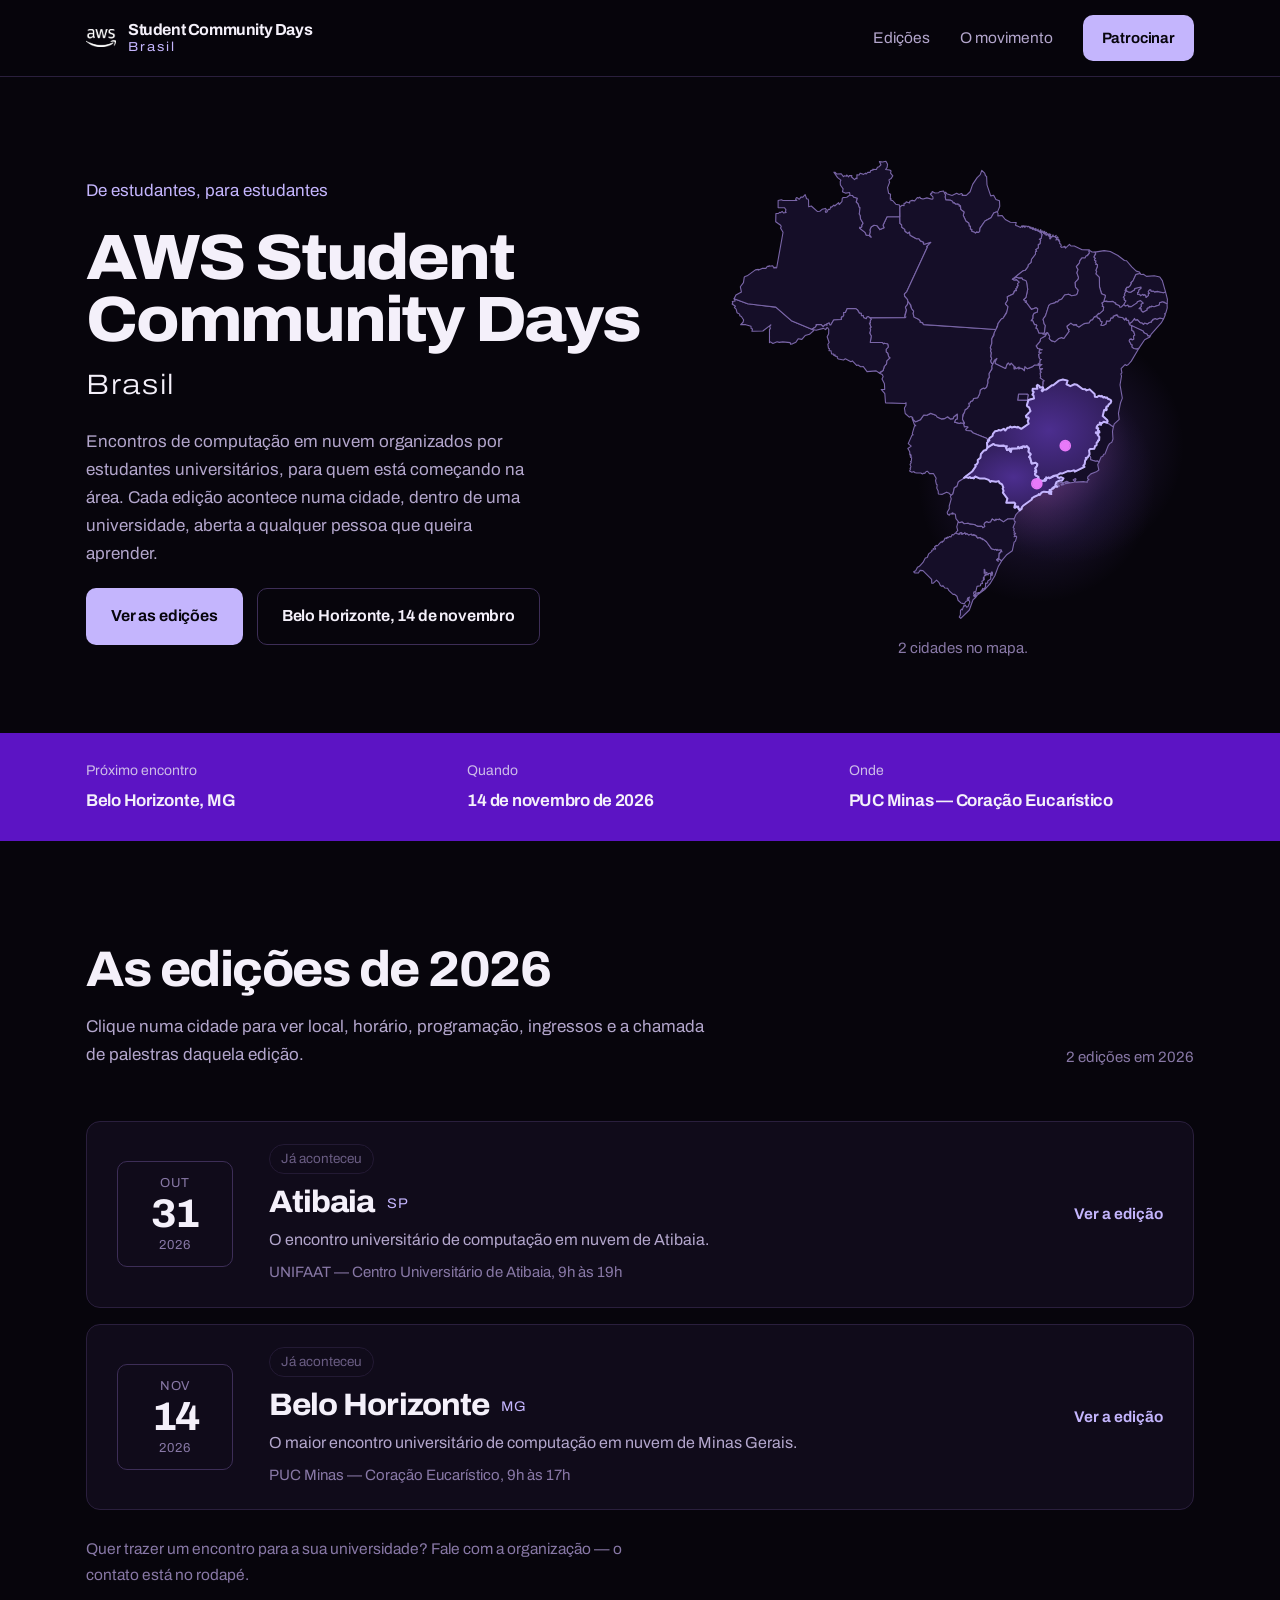
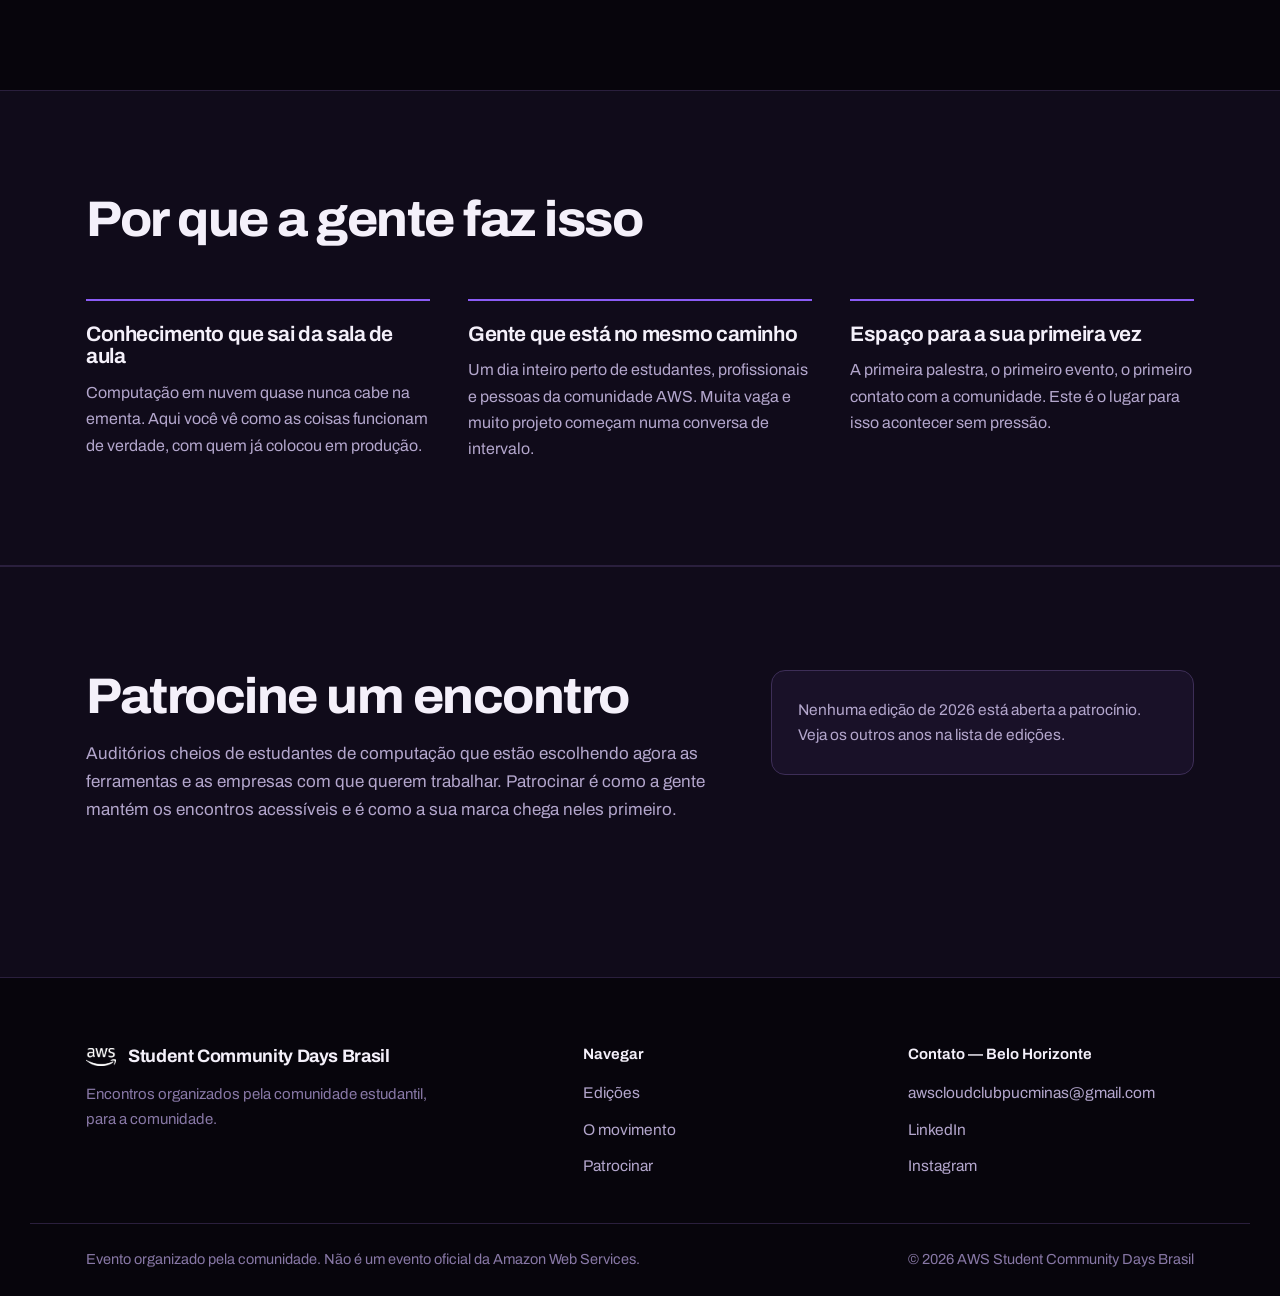
==== commit 95f4ee06: "Merge pull request #2 from miriamalves07/main alteracoes no site" ====
--- a/index.html
+++ b/index.html
@@ -1,188 +1,254 @@
 <!doctype html>
 <html lang="pt-BR">
-<head>
-<meta charset="utf-8">
-<meta name="viewport" content="width=device-width, initial-scale=1">
-<meta name="theme-color" content="#07050C">
-<title>AWS Student Community Days Brasil</title>
-<meta name="description" content="Encontros de computação em nuvem feitos por estudantes, para estudantes. Veja as edições confirmadas no Brasil, os ingressos, a chamada de palestras e como patrocinar.">
-<link rel="canonical" href="https://awsstudentcommunitydays.com.br/">
-
-<meta property="og:type" content="website">
-<meta property="og:locale" content="pt_BR">
-<meta property="og:site_name" content="AWS Student Community Days Brasil">
-<meta property="og:url" content="https://awsstudentcommunitydays.com.br/">
-<meta property="og:title" content="AWS Student Community Days Brasil">
-<meta property="og:description" content="Encontros de computação em nuvem feitos por estudantes, para estudantes. Veja as edições confirmadas no Brasil.">
-<meta name="twitter:card" content="summary_large_image">
-
-<link rel="icon" href="data:image/svg+xml,%3Csvg xmlns='http://www.w3.org/2000/svg' viewBox='0 0 32 32'%3E%3Crect width='32' height='32' rx='8' fill='%2307050C'/%3E%3Ccircle cx='16' cy='16' r='7' fill='none' stroke='%23C4B5FD' stroke-width='2.5'/%3E%3Ccircle cx='16' cy='16' r='2.5' fill='%23E879F9'/%3E%3C/svg%3E">
-
-<link rel="preconnect" href="https://fonts.googleapis.com">
-<link rel="preconnect" href="https://fonts.gstatic.com" crossorigin>
-<link rel="stylesheet" href="https://fonts.googleapis.com/css2?family=Archivo:wdth,wght@75..125,300..900&display=swap">
-<link rel="stylesheet" href="./styles.css">
-</head>
-<body>
-<a class="pular" href="#conteudo">Pular para o conteúdo</a>
-
-<header class="cabecalho">
-  <div class="faixa cabecalho-linha">
-    <a class="marca" href="./" aria-label="AWS Student Community Days Brasil — início">
-      <span class="marca-ponto" aria-hidden="true"></span>
-      <span class="marca-texto">
-        AWS Student Community Days
-        <span class="marca-pais">Brasil</span>
-      </span>
-    </a>
-    <nav class="menu" aria-label="Seções do site">
-      <a href="#edicoes">Edições</a>
-      <a href="#movimento">O movimento</a>
-      <a class="botao botao-primario botao-mini" href="#patrocinio">Patrocinar</a>
-    </nav>
-  </div>
-</header>
-
-<main id="conteudo">
-
-  <!-- ── Capa: o mapa é o protagonista ─────────────────────────── -->
-  <section class="capa" id="topo">
-    <div class="faixa capa-grade">
-      <div class="capa-texto">
-        <p class="capa-chamada">De estudantes, para estudantes</p>
-        <h1 class="capa-titulo">
-          <span class="capa-titulo-evento">AWS Student<br>Community Days</span>
-          <span class="capa-titulo-cidade">Brasil</span>
-        </h1>
-        <p class="capa-resumo">
-          Encontros de computação em nuvem organizados por estudantes universitários,
-          para quem está começando na área. Cada edição acontece numa cidade, dentro de
-          uma universidade, aberta a qualquer pessoa que queira aprender.
+  <head>
+    <meta charset="utf-8" />
+    <meta name="viewport" content="width=device-width, initial-scale=1" />
+    <meta name="theme-color" content="#07050C" />
+    <title>AWS Student Community Days Brasil</title>
+    <meta
+      name="description"
+      content="Encontros de computação em nuvem feitos por estudantes, para estudantes. Veja as edições confirmadas no Brasil, os ingressos, a chamada de palestras e como patrocinar."
+    />
+    <link rel="canonical" href="https://awsstudentcommunitydays.com.br/" />
+
+    <meta property="og:type" content="website" />
+    <meta property="og:locale" content="pt_BR" />
+    <meta property="og:site_name" content="AWS Student Community Days Brasil" />
+    <meta property="og:url" content="https://awsstudentcommunitydays.com.br/" />
+    <meta property="og:title" content="AWS Student Community Days Brasil" />
+    <meta
+      property="og:description"
+      content="Encontros de computação em nuvem feitos por estudantes, para estudantes. Veja as edições confirmadas no Brasil."
+    />
+    <meta name="twitter:card" content="summary_large_image" />
+
+    <link rel="icon" type="image/png" href="./assets/awslogo.png" />
+
+    <link rel="preconnect" href="https://fonts.googleapis.com" />
+    <link rel="preconnect" href="https://fonts.gstatic.com" crossorigin />
+    <link
+      rel="stylesheet"
+      href="https://fonts.googleapis.com/css2?family=Archivo:wdth,wght@75..125,300..900&display=swap"
+    />
+    <link rel="stylesheet" href="./styles.css" />
+  </head>
+  <body>
+    <a class="pular" href="#conteudo">Pular para o conteúdo</a>
+
+    <header class="cabecalho">
+      <div class="faixa cabecalho-linha">
+        <a
+          class="marca"
+          href="./"
+          aria-label="AWS Student Community Days Brasil — início"
+        >
+          <img
+            class="marca-logo"
+            src="../assets/belo-horizonte/logo branca - aws.png"
+            alt="AWS"
+          />
+          <span class="marca-texto">
+            Student Community Days
+            <span class="marca-pais">Brasil</span>
+          </span>
+        </a>
+        <nav class="menu" aria-label="Seções do site">
+          <a href="#edicoes">Edições</a>
+          <a href="#movimento">O movimento</a>
+          <a class="botao botao-primario botao-mini" href="#patrocinio"
+            >Patrocinar</a
+          >
+        </nav>
+      </div>
+    </header>
+
+    <main id="conteudo">
+      <!-- ── Capa: o mapa é o protagonista ─────────────────────────── -->
+      <section class="capa" id="topo">
+        <div class="faixa capa-grade">
+          <div class="capa-texto">
+            <p class="capa-chamada">De estudantes, para estudantes</p>
+            <h1 class="capa-titulo">
+              <span class="capa-titulo-evento"
+                >AWS Student<br />Community Days</span
+              >
+              <span class="capa-titulo-cidade">Brasil</span>
+            </h1>
+            <p class="capa-resumo">
+              Encontros de computação em nuvem organizados por estudantes
+              universitários, para quem está começando na área. Cada edição
+              acontece numa cidade, dentro de uma universidade, aberta a
+              qualquer pessoa que queira aprender.
+            </p>
+            <div class="capa-acoes" id="capa-acoes"></div>
+          </div>
+
+          <figure class="mapa">
+            <div class="mapa-palco" id="mapa-palco"></div>
+            <figcaption class="mapa-legenda" id="mapa-legenda"></figcaption>
+          </figure>
+        </div>
+      </section>
+
+      <!-- ── Faixa do próximo encontro ─────────────────────────────── -->
+      <div class="barra">
+        <div class="faixa barra-linha" id="barra"></div>
+      </div>
+
+      <!-- ── Edições ───────────────────────────────────────────────── -->
+      <section class="secao" id="edicoes" aria-labelledby="edicoes-titulo">
+        <div class="faixa">
+          <div class="secao-topo secao-topo-linha">
+            <div>
+              <h2 class="secao-titulo" id="edicoes-titulo">As edições</h2>
+              <p class="secao-intro">
+                Clique numa cidade para ver local, horário, programação,
+                ingressos e a chamada de palestras daquela edição.
+              </p>
+            </div>
+            <p class="secao-contagem" id="edicoes-contagem"></p>
+          </div>
+          <!-- Seletor de ano. Fica escondido enquanto só existir um ano. -->
+          <div
+            class="anos"
+            id="anos"
+            role="group"
+            aria-labelledby="anos-rotulo"
+            hidden
+          ></div>
+          <div class="edicoes-lista" id="edicoes-lista"></div>
+          <p class="edicoes-nota">
+            Quer trazer um encontro para a sua universidade? Fale com a
+            organização — o contato está no rodapé.
+          </p>
+        </div>
+      </section>
+
+      <!-- ── O movimento ───────────────────────────────────────────── -->
+      <section
+        class="secao secao-alt"
+        id="movimento"
+        aria-labelledby="movimento-titulo"
+      >
+        <div class="faixa">
+          <div class="secao-topo">
+            <h2 class="secao-titulo" id="movimento-titulo">
+              Por que a gente faz isso
+            </h2>
+          </div>
+          <div class="pilares">
+            <article class="pilar">
+              <h3>Conhecimento que sai da sala de aula</h3>
+              <p>
+                Computação em nuvem quase nunca cabe na ementa. Aqui você vê
+                como as coisas funcionam de verdade, com quem já colocou em
+                produção.
+              </p>
+            </article>
+            <article class="pilar">
+              <h3>Gente que está no mesmo caminho</h3>
+              <p>
+                Um dia inteiro perto de estudantes, profissionais e pessoas da
+                comunidade AWS. Muita vaga e muito projeto começam numa conversa
+                de intervalo.
+              </p>
+            </article>
+            <article class="pilar">
+              <h3>Espaço para a sua primeira vez</h3>
+              <p>
+                A primeira palestra, o primeiro evento, o primeiro contato com a
+                comunidade. Este é o lugar para isso acontecer sem pressão.
+              </p>
+            </article>
+          </div>
+        </div>
+      </section>
+
+      <!-- ── Patrocínio ────────────────────────────────────────────── -->
+      <section
+        class="secao patrocinio"
+        id="patrocinio"
+        aria-labelledby="patrocinio-titulo"
+      >
+        <div class="faixa">
+          <div class="secao-topo secao-topo-duplo">
+            <div>
+              <h2 class="secao-titulo" id="patrocinio-titulo">
+                Patrocine um encontro
+              </h2>
+              <p class="secao-intro">
+                Auditórios cheios de estudantes de computação que estão
+                escolhendo agora as ferramentas e as empresas com que querem
+                trabalhar. Patrocinar é como a gente mantém os encontros
+                acessíveis e é como a sua marca chega neles primeiro.
+              </p>
+            </div>
+            <div class="patrocinio-chamada" id="patrocinio-acoes"></div>
+          </div>
+        </div>
+      </section>
+    </main>
+
+    <footer class="rodape">
+      <div class="faixa rodape-grade">
+        <div class="rodape-marca">
+          <div class="rodape-logo-nome">
+            <img
+              class="marca-logo"
+              src="./assets/belo-horizonte/logo branca - aws.png"
+              alt="AWS"
+            />
+            <p class="rodape-nome">Student Community Days Brasil</p>
+            <p class="rodape-nota">
+              Encontros organizados pela comunidade estudantil, para a
+              comunidade.
+            </p>
+          </div>
+        </div>
+        <nav class="rodape-links" aria-label="Navegação">
+          <p class="rodape-rotulo">Navegar</p>
+          <a href="#edicoes">Edições</a>
+          <a href="#movimento">O movimento</a>
+          <a href="#patrocinio">Patrocinar</a>
+        </nav>
+        <nav
+          class="rodape-links"
+          id="rodape-contato"
+          aria-label="Contato e redes"
+          hidden
+        >
+          <p class="rodape-rotulo">Contato</p>
+        </nav>
+      </div>
+      <div class="faixa rodape-fim">
+        <p>
+          Evento organizado pela comunidade. Não é um evento oficial da Amazon
+          Web Services.
         </p>
-        <div class="capa-acoes" id="capa-acoes"></div>
-      </div>
-
-      <figure class="mapa">
-        <div class="mapa-palco" id="mapa-palco"></div>
-        <figcaption class="mapa-legenda" id="mapa-legenda"></figcaption>
-      </figure>
-    </div>
-  </section>
-
-  <!-- ── Faixa do próximo encontro ─────────────────────────────── -->
-  <div class="barra">
-    <div class="faixa barra-linha" id="barra"></div>
-  </div>
-
-  <!-- ── Edições ───────────────────────────────────────────────── -->
-  <section class="secao" id="edicoes" aria-labelledby="edicoes-titulo">
-    <div class="faixa">
-      <div class="secao-topo secao-topo-linha">
-        <div>
-          <h2 class="secao-titulo" id="edicoes-titulo">As edições</h2>
-          <p class="secao-intro">
-            Clique numa cidade para ver local, horário, programação, ingressos e
-            a chamada de palestras daquela edição.
-          </p>
-        </div>
-        <p class="secao-contagem" id="edicoes-contagem"></p>
-      </div>
-      <!-- Seletor de ano. Fica escondido enquanto só existir um ano. -->
-      <div class="anos" id="anos" role="group" aria-labelledby="anos-rotulo" hidden></div>
-      <div class="edicoes-lista" id="edicoes-lista"></div>
-      <p class="edicoes-nota">
-        Quer trazer um encontro para a sua universidade? Fale com a organização —
-        o contato está no rodapé.
-      </p>
-    </div>
-  </section>
-
-  <!-- ── O movimento ───────────────────────────────────────────── -->
-  <section class="secao secao-alt" id="movimento" aria-labelledby="movimento-titulo">
-    <div class="faixa">
-      <div class="secao-topo">
-        <h2 class="secao-titulo" id="movimento-titulo">Por que a gente faz isso</h2>
-      </div>
-      <div class="pilares">
-        <article class="pilar">
-          <h3>Conhecimento que sai da sala de aula</h3>
-          <p>
-            Computação em nuvem quase nunca cabe na ementa. Aqui você vê como as coisas
-            funcionam de verdade, com quem já colocou em produção.
-          </p>
-        </article>
-        <article class="pilar">
-          <h3>Gente que está no mesmo caminho</h3>
-          <p>
-            Um dia inteiro perto de estudantes, profissionais e pessoas da comunidade AWS.
-            Muita vaga e muito projeto começam numa conversa de intervalo.
-          </p>
-        </article>
-        <article class="pilar">
-          <h3>Espaço para a sua primeira vez</h3>
-          <p>
-            A primeira palestra, o primeiro evento, o primeiro contato com a comunidade.
-            Este é o lugar para isso acontecer sem pressão.
-          </p>
-        </article>
-      </div>
-    </div>
-  </section>
-
-  <!-- ── Patrocínio ────────────────────────────────────────────── -->
-  <section class="secao patrocinio" id="patrocinio" aria-labelledby="patrocinio-titulo">
-    <div class="faixa">
-      <div class="secao-topo secao-topo-duplo">
-        <div>
-          <h2 class="secao-titulo" id="patrocinio-titulo">Patrocine um encontro</h2>
-          <p class="secao-intro">
-            Auditórios cheios de estudantes de computação que estão escolhendo agora
-            as ferramentas e as empresas com que querem trabalhar. Patrocinar é como
-            a gente mantém os encontros acessíveis e é como a sua marca chega neles primeiro.
-          </p>
-        </div>
-        <div class="patrocinio-chamada" id="patrocinio-acoes"></div>
-      </div>
-    </div>
-  </section>
-
-</main>
-
-<footer class="rodape">
-  <div class="faixa rodape-grade">
-    <div class="rodape-marca">
-      <span class="marca-ponto" aria-hidden="true"></span>
-      <p class="rodape-nome">AWS Student Community Days Brasil</p>
-      <p class="rodape-nota">Encontros organizados pela comunidade estudantil, para a comunidade.</p>
-    </div>
-    <nav class="rodape-links" aria-label="Navegação">
-      <p class="rodape-rotulo">Navegar</p>
-      <a href="#edicoes">Edições</a>
-      <a href="#movimento">O movimento</a>
-      <a href="#patrocinio">Patrocinar</a>
-    </nav>
-    <nav class="rodape-links" id="rodape-contato" aria-label="Contato e redes" hidden>
-      <p class="rodape-rotulo">Contato</p>
-    </nav>
-  </div>
-  <div class="faixa rodape-fim">
-    <p>Evento organizado pela comunidade. Não é um evento oficial da Amazon Web Services.</p>
-    <p id="rodape-ano"></p>
-  </div>
-</footer>
-
-<noscript>
-  <div class="faixa sem-js">
-    <h2>AWS Student Community Days Brasil</h2>
-    <p>Próxima edição: Belo Horizonte, sábado, 14 de novembro de 2026, das 9h às 17h, na PUC Minas Coração Eucarístico.</p>
-    <p><a href="./belo-horizonte/">Ver a edição de Belo Horizonte</a></p>
-    <p>Patrocínio e contato: <a href="mailto:awscloudclubpucminas@gmail.com">awscloudclubpucminas@gmail.com</a></p>
-  </div>
-</noscript>
-
-<script src="./dados.js" defer></script>
-<script src="./brasil-mapa.js" defer></script>
-<script src="./comum.js" defer></script>
-<script src="./hub.js" defer></script>
-</body>
+        <p id="rodape-ano"></p>
+      </div>
+    </footer>
+
+    <noscript>
+      <div class="faixa sem-js">
+        <h2>AWS Student Community Days Brasil</h2>
+        <p>
+          Próxima edição: Belo Horizonte, sábado, 14 de novembro de 2026, das 9h
+          às 17h, na PUC Minas Coração Eucarístico.
+        </p>
+        <p><a href="./belo-horizonte/">Ver a edição de Belo Horizonte</a></p>
+        <p>
+          Patrocínio e contato:
+          <a href="mailto:awscloudclubpucminas@gmail.com"
+            >awscloudclubpucminas@gmail.com</a
+          >
+        </p>
+      </div>
+    </noscript>
+
+    <script src="./dados.js" defer></script>
+    <script src="./brasil-mapa.js" defer></script>
+    <script src="./comum.js" defer></script>
+    <script src="./hub.js" defer></script>
+  </body>
 </html>
--- a/styles.css
+++ b/styles.css
@@ -7,39 +7,53 @@
 
 :root {
   /* Fundos — preto com viés violeta, nunca cinza neutro */
-  --fundo:            #07050C;
-  --superficie:       #100B1A;
-  --superficie-alta:  #191128;
+  --fundo: #07050C;
+  --superficie: #100B1A;
+  --superficie-alta: #191128;
 
   /* Linhas */
-  --borda:            #2A1F3D;
-  --borda-forte:      #3D2E57;
+  --borda: #2A1F3D;
+  --borda-forte: #3D2E57;
 
   /* Roxos */
-  --roxo:             #8B5CF6;   /* elementos de UI e texto grande  (4.79:1) */
-  --roxo-claro:       #C4B5FD;   /* seguro para texto normal       (10.98:1) */
-  --roxo-vivo:        #E879F9;   /* só para o que está vivo agora   (8.24:1) */
-  --roxo-fundo:       #150E28;   /* estados neutros do mapa */
-  --roxo-traco:       #7A66A8;   /* silhueta do mapa      (3.82:1 sobre o estado) */
-  --roxo-tinta:       #5C14C4;   /* MASSA de roxo chapado; texto claro por cima */
-  --roxo-sobre-tinta: #FBD5FF;   /* destaque dentro da tinta        (6.83:1) */
+  --roxo: #8B5CF6;
+  /* elementos de UI e texto grande  (4.79:1) */
+  --roxo-claro: #C4B5FD;
+  /* seguro para texto normal       (10.98:1) */
+  --roxo-vivo: #E879F9;
+  /* só para o que está vivo agora   (8.24:1) */
+  --roxo-fundo: #150E28;
+  /* estados neutros do mapa */
+  --roxo-traco: #7A66A8;
+  /* silhueta do mapa      (3.82:1 sobre o estado) */
+  --roxo-tinta: #5C14C4;
+  /* MASSA de roxo chapado; texto claro por cima */
+  --roxo-sobre-tinta: #FBD5FF;
+  /* destaque dentro da tinta        (6.83:1) */
 
   /* Texto */
-  --texto:            #F4F0FA;   /* 18.04:1 */
-  --texto-suave:      #B3A6CC;   /*  8.92:1 */
-  --texto-fraco:      #8878A6;   /*  5.10:1 */
+  --texto: #F4F0FA;
+  /* 18.04:1 */
+  --texto-suave: #B3A6CC;
+  /*  8.92:1 */
+  --texto-fraco: #8878A6;
+  /*  5.10:1 */
 
   /* Medidas */
-  --limite:  1220px;
+  --limite: 1220px;
   --respiro: clamp(20px, 5vw, 56px);
-  --curva:   14px;
+  --curva: 14px;
 
   --fonte: 'Archivo', system-ui, -apple-system, 'Segoe UI', Roboto, sans-serif;
 
   color-scheme: dark;
 }
 
-*, *::before, *::after { box-sizing: border-box; }
+*,
+*::before,
+*::after {
+  box-sizing: border-box;
+}
 
 html {
   scroll-behavior: smooth;
@@ -58,11 +72,34 @@
   -webkit-font-smoothing: antialiased;
 }
 
-a { color: inherit; text-decoration: none; }
-img, svg { display: block; max-width: 100%; }
-h1, h2, h3 { margin: 0; line-height: 1.08; letter-spacing: -0.02em; }
-p { margin: 0; }
-ul { margin: 0; padding: 0; list-style: none; }
+a {
+  color: inherit;
+  text-decoration: none;
+}
+
+img,
+svg {
+  display: block;
+  max-width: 100%;
+}
+
+h1,
+h2,
+h3 {
+  margin: 0;
+  line-height: 1.08;
+  letter-spacing: -0.02em;
+}
+
+p {
+  margin: 0;
+}
+
+ul {
+  margin: 0;
+  padding: 0;
+  list-style: none;
+}
 
 :focus-visible {
   outline: 3px solid var(--roxo-vivo);
@@ -82,7 +119,10 @@
   font-weight: 600;
   transition: top .15s;
 }
-.pular:focus { top: 14px; }
+
+.pular:focus {
+  top: 14px;
+}
 
 .faixa {
   width: 100%;
@@ -110,25 +150,37 @@
   cursor: pointer;
   transition: background .18s, border-color .18s, color .18s, transform .18s;
 }
+
 .botao-primario {
   background: var(--roxo-claro);
   color: var(--fundo);
 }
-.botao-primario:hover { background: #D6CBFF; transform: translateY(-2px); }
+
+.botao-primario:hover {
+  background: #D6CBFF;
+  transform: translateY(-2px);
+}
 
 .botao-secundario {
   background: transparent;
   border-color: var(--borda-forte);
   color: var(--texto);
 }
+
 .botao-secundario:hover {
   border-color: var(--roxo);
   background: var(--superficie-alta);
   transform: translateY(-2px);
 }
 
-.botao-mini { padding: 10px 18px; font-size: 15px; }
-.botao-largo { width: 100%; }
+.botao-mini {
+  padding: 10px 18px;
+  font-size: 15px;
+}
+
+.botao-largo {
+  width: 100%;
+}
 
 /* ── Cabeçalho ──────────────────────────────────────────────────────── */
 
@@ -140,6 +192,7 @@
   backdrop-filter: blur(14px);
   border-bottom: 1px solid var(--borda);
 }
+
 .cabecalho-linha {
   min-height: 76px;
   display: flex;
@@ -148,13 +201,19 @@
   gap: 24px;
 }
 
-.marca { display: flex; align-items: center; gap: 12px; }
+.marca {
+  display: flex;
+  align-items: center;
+  gap: 12px;
+}
+
 .marca-texto {
   font-size: 16px;
   font-weight: 700;
   line-height: 1.15;
   letter-spacing: -0.025em;
 }
+
 .marca-pais {
   display: block;
   font-weight: 400;
@@ -174,6 +233,13 @@
   box-shadow: 0 0 0 4px color-mix(in srgb, var(--roxo-vivo) 22%, transparent);
 }
 
+.marca-logo {
+  width: 40px;
+  height: 40px;
+  object-fit: contain;
+  flex-shrink: 0;
+}
+
 .menu {
   display: flex;
   align-items: center;
@@ -181,11 +247,16 @@
   font-size: 15.5px;
   color: var(--texto-suave);
 }
-.menu a:not(.botao):hover { color: var(--roxo-claro); }
+
+.menu a:not(.botao):hover {
+  color: var(--roxo-claro);
+}
 
 /* ── Capa ───────────────────────────────────────────────────────────── */
 
-.capa { padding: clamp(40px, 7vw, 84px) 0 clamp(36px, 6vw, 72px); }
+.capa {
+  padding: clamp(40px, 7vw, 84px) 0 clamp(36px, 6vw, 72px);
+}
 
 .capa-grade {
   display: grid;
@@ -200,7 +271,9 @@
   margin-bottom: 22px;
 }
 
-.capa-titulo { margin-bottom: 26px; }
+.capa-titulo {
+  margin-bottom: 26px;
+}
 
 .capa-titulo-evento {
   display: block;
@@ -238,14 +311,28 @@
   margin-bottom: 30px;
 }
 
-.capa-acoes { display: flex; flex-wrap: wrap; gap: 14px; }
+.capa-acoes {
+  display: flex;
+  flex-wrap: wrap;
+  gap: 14px;
+}
 
 /* ── Mapa ───────────────────────────────────────────────────────────── */
 
-.mapa { margin: 0; position: relative; }
-.mapa-palco { position: relative; }
-
-.mapa-svg { width: 100%; height: auto; overflow: visible; }
+.mapa {
+  margin: 0;
+  position: relative;
+}
+
+.mapa-palco {
+  position: relative;
+}
+
+.mapa-svg {
+  width: 100%;
+  height: auto;
+  overflow: visible;
+}
 
 /* Os 26 estados sem edição: presentes, mas em silêncio. */
 /* stroke-width em px de tela, não em unidades do viewBox: sem
@@ -267,15 +354,24 @@
 }
 
 /* O estado aceso é um <a> dentro do SVG: foco de teclado e clique nativos */
-.uf-link { cursor: pointer; }
-.uf-link .uf-aceso { transition: stroke .18s, filter .18s; }
+.uf-link {
+  cursor: pointer;
+}
+
+.uf-link .uf-aceso {
+  transition: stroke .18s, filter .18s;
+}
+
 .uf-link:hover .uf-aceso,
 .uf-link:focus-visible .uf-aceso {
   stroke: var(--roxo-vivo);
   stroke-width: 3.5px;
   filter: drop-shadow(0 0 12px color-mix(in srgb, var(--roxo-vivo) 60%, transparent));
 }
-.uf-link:focus-visible { outline: none; }
+
+.uf-link:focus-visible {
+  outline: none;
+}
 
 /* Balão de detalhe, em HTML sobre o SVG */
 .balao {
@@ -291,12 +387,27 @@
   pointer-events: none;
   box-shadow: 0 10px 30px rgba(0, 0, 0, .55);
 }
-.balao strong { font-size: 15.5px; font-weight: 650; letter-spacing: -0.02em; }
-.balao span { font-size: 13.5px; color: var(--roxo-claro); }
-
-.mapa-halo { fill: url(#halo); pointer-events: none; }
-
-.pino { pointer-events: none; }
+
+.balao strong {
+  font-size: 15.5px;
+  font-weight: 650;
+  letter-spacing: -0.02em;
+}
+
+.balao span {
+  font-size: 13.5px;
+  color: var(--roxo-claro);
+}
+
+.mapa-halo {
+  fill: url(#halo);
+  pointer-events: none;
+}
+
+.pino {
+  pointer-events: none;
+}
+
 .pino-anel {
   fill: none;
   stroke: var(--roxo-vivo);
@@ -305,11 +416,22 @@
   transform-box: fill-box;
   animation: pulso 3.4s ease-out infinite;
 }
-.pino-nucleo { fill: var(--roxo-vivo); }
+
+.pino-nucleo {
+  fill: var(--roxo-vivo);
+}
 
 @keyframes pulso {
-  0%        { r: 5;  opacity: .85; }
-  70%, 100% { r: 21; opacity: 0; }
+  0% {
+    r: 5;
+    opacity: .85;
+  }
+
+  70%,
+  100% {
+    r: 21;
+    opacity: 0;
+  }
 }
 
 .mapa-rotulo {
@@ -320,12 +442,18 @@
   letter-spacing: -0.01em;
   pointer-events: none;
 }
+
 .mapa-rotulo-data {
   fill: var(--roxo-claro);
   font-size: 11.5px;
   font-weight: 400;
 }
-.mapa-risco { stroke: var(--roxo); stroke-width: 1; opacity: .55; }
+
+.mapa-risco {
+  stroke: var(--roxo);
+  stroke-width: 1;
+  opacity: .55;
+}
 
 .mapa-legenda {
   margin-top: 18px;
@@ -345,28 +473,70 @@
   --texto-fraco: #CDBCE8;
   --borda-forte: #A47BE8;
 }
+
 .barra-linha {
   display: grid;
   grid-template-columns: repeat(auto-fit, minmax(190px, 1fr));
   gap: 2px 36px;
   padding-block: 26px;
 }
-.barra-item { display: flex; flex-direction: column; gap: 5px; }
-.barra-rotulo { color: var(--texto-fraco); font-size: 14px; }
-.barra-valor { color: var(--texto); font-weight: 650; font-size: 17px; letter-spacing: -0.015em; }
-.barra-valor a { border-bottom: 1px solid var(--borda-forte); }
-.barra-valor a:hover { color: #fff; border-color: #fff; }
-.barra .aviso-vivo { color: var(--roxo-sobre-tinta); }
-.barra :focus-visible { outline-color: #fff; }
-
-.aviso-vivo { color: var(--roxo-vivo); font-weight: 650; }
+
+.barra-item {
+  display: flex;
+  flex-direction: column;
+  gap: 5px;
+}
+
+.barra-rotulo {
+  color: var(--texto-fraco);
+  font-size: 14px;
+}
+
+.barra-valor {
+  color: var(--texto);
+  font-weight: 650;
+  font-size: 17px;
+  letter-spacing: -0.015em;
+}
+
+.barra-valor a {
+  border-bottom: 1px solid var(--borda-forte);
+}
+
+.barra-valor a:hover {
+  color: #fff;
+  border-color: #fff;
+}
+
+.barra .aviso-vivo {
+  color: var(--roxo-sobre-tinta);
+}
+
+.barra :focus-visible {
+  outline-color: #fff;
+}
+
+.aviso-vivo {
+  color: var(--roxo-vivo);
+  font-weight: 650;
+}
 
 /* ── Seções ─────────────────────────────────────────────────────────── */
 
-.secao { padding-block: clamp(56px, 8vw, 104px); }
-.secao-alt { background: var(--superficie); border-block: 1px solid var(--borda); }
-
-.secao-topo { margin-bottom: clamp(32px, 4vw, 52px); max-width: 62ch; }
+.secao {
+  padding-block: clamp(56px, 8vw, 104px);
+}
+
+.secao-alt {
+  background: var(--superficie);
+  border-block: 1px solid var(--borda);
+}
+
+.secao-topo {
+  margin-bottom: clamp(32px, 4vw, 52px);
+  max-width: 62ch;
+}
+
 .secao-topo-duplo {
   display: grid;
   grid-template-columns: minmax(0, 1.5fr) minmax(0, 1fr);
@@ -382,7 +552,11 @@
   letter-spacing: -0.03em;
   margin-bottom: 16px;
 }
-.secao-intro { color: var(--texto-suave); max-width: 62ch; }
+
+.secao-intro {
+  color: var(--texto-suave);
+  max-width: 62ch;
+}
 
 /* ── A edição ───────────────────────────────────────────────────────── */
 
@@ -399,13 +573,41 @@
   border-radius: var(--curva);
   padding: clamp(24px, 3vw, 38px);
 }
-.ficha-lista { display: grid; gap: 26px; }
-.ficha-item { display: grid; gap: 5px; }
-.ficha-rotulo { color: var(--texto-fraco); font-size: 14px; }
-.ficha-valor { font-size: 19px; font-weight: 600; letter-spacing: -0.015em; }
-.ficha-extra { color: var(--texto-suave); font-size: 15.5px; }
-.ficha-valor a { border-bottom: 1px solid var(--borda-forte); }
-.ficha-valor a:hover { color: var(--roxo-claro); border-color: var(--roxo); }
+
+.ficha-lista {
+  display: grid;
+  gap: 26px;
+}
+
+.ficha-item {
+  display: grid;
+  gap: 5px;
+}
+
+.ficha-rotulo {
+  color: var(--texto-fraco);
+  font-size: 14px;
+}
+
+.ficha-valor {
+  font-size: 19px;
+  font-weight: 600;
+  letter-spacing: -0.015em;
+}
+
+.ficha-extra {
+  color: var(--texto-suave);
+  font-size: 15.5px;
+}
+
+.ficha-valor a {
+  border-bottom: 1px solid var(--borda-forte);
+}
+
+.ficha-valor a:hover {
+  color: var(--roxo-claro);
+  border-color: var(--roxo);
+}
 
 .compra {
   background: var(--superficie-alta);
@@ -417,8 +619,17 @@
   display: grid;
   gap: 16px;
 }
-.compra-titulo { font-size: 23px; font-weight: 700; letter-spacing: -0.02em; }
-.compra-nota { color: var(--texto-suave); font-size: 15.5px; }
+
+.compra-titulo {
+  font-size: 23px;
+  font-weight: 700;
+  letter-spacing: -0.02em;
+}
+
+.compra-nota {
+  color: var(--texto-suave);
+  font-size: 15.5px;
+}
 
 .contagem {
   display: inline-flex;
@@ -438,12 +649,41 @@
   align-items: start;
 }
 
-.trilhas { display: grid; grid-template-columns: repeat(auto-fit, minmax(240px, 1fr)); gap: 1px; background: var(--borda); border: 1px solid var(--borda); border-radius: var(--curva); overflow: hidden; }
-.trilha { background: var(--superficie); padding: 22px 24px; }
-.trilha-nome { font-size: 17px; font-weight: 650; letter-spacing: -0.02em; margin-bottom: 6px; }
-.trilha-desc { color: var(--texto-suave); font-size: 15px; line-height: 1.55; }
-.trilha-convite { background: var(--superficie-alta); }
-.trilha-convite .trilha-nome { color: var(--roxo-claro); }
+.trilhas {
+  display: grid;
+  grid-template-columns: repeat(auto-fit, minmax(240px, 1fr));
+  gap: 1px;
+  background: var(--borda);
+  border: 1px solid var(--borda);
+  border-radius: var(--curva);
+  overflow: hidden;
+}
+
+.trilha {
+  background: var(--superficie);
+  padding: 22px 24px;
+}
+
+.trilha-nome {
+  font-size: 17px;
+  font-weight: 650;
+  letter-spacing: -0.02em;
+  margin-bottom: 6px;
+}
+
+.trilha-desc {
+  color: var(--texto-suave);
+  font-size: 15px;
+  line-height: 1.55;
+}
+
+.trilha-convite {
+  background: var(--superficie-alta);
+}
+
+.trilha-convite .trilha-nome {
+  color: var(--roxo-claro);
+}
 
 .cfp {
   background: var(--superficie-alta);
@@ -453,9 +693,23 @@
   display: grid;
   gap: 16px;
 }
-.cfp-estado { font-size: 15px; font-weight: 650; }
-.cfp-titulo { font-size: 23px; font-weight: 700; letter-spacing: -0.02em; }
-.cfp-texto { color: var(--texto-suave); font-size: 15.5px; }
+
+.cfp-estado {
+  font-size: 15px;
+  font-weight: 650;
+}
+
+.cfp-titulo {
+  font-size: 23px;
+  font-weight: 700;
+  letter-spacing: -0.02em;
+}
+
+.cfp-texto {
+  color: var(--texto-suave);
+  font-size: 15.5px;
+}
+
 .cfp-formato {
   border-top: 1px solid var(--borda);
   padding-top: 16px;
@@ -465,14 +719,35 @@
 
 /* ── Pilares ────────────────────────────────────────────────────────── */
 
-.pilares { display: grid; grid-template-columns: repeat(auto-fit, minmax(260px, 1fr)); gap: clamp(24px, 3vw, 44px); }
-.pilar { border-top: 2px solid var(--roxo); padding-top: 22px; }
-.pilar h3 { font-size: 21px; font-weight: 650; letter-spacing: -0.02em; margin-bottom: 12px; }
-.pilar p { color: var(--texto-suave); font-size: 16px; }
+.pilares {
+  display: grid;
+  grid-template-columns: repeat(auto-fit, minmax(260px, 1fr));
+  gap: clamp(24px, 3vw, 44px);
+}
+
+.pilar {
+  border-top: 2px solid var(--roxo);
+  padding-top: 22px;
+}
+
+.pilar h3 {
+  font-size: 21px;
+  font-weight: 650;
+  letter-spacing: -0.02em;
+  margin-bottom: 12px;
+}
+
+.pilar p {
+  color: var(--texto-suave);
+  font-size: 16px;
+}
 
 /* ── Patrocínio ─────────────────────────────────────────────────────── */
 
-.patrocinio { background: var(--superficie); border-top: 1px solid var(--borda); }
+.patrocinio {
+  background: var(--superficie);
+  border-top: 1px solid var(--borda);
+}
 
 .patrocinio-chamada {
   background: var(--superficie-alta);
@@ -482,7 +757,11 @@
   display: grid;
   gap: 14px;
 }
-.patrocinio-chamada p { color: var(--texto-suave); font-size: 15.5px; }
+
+.patrocinio-chamada p {
+  color: var(--texto-suave);
+  font-size: 15.5px;
+}
 
 .aviso-preencher {
   background: #2B1233;
@@ -510,22 +789,79 @@
   flex-direction: column;
   gap: 14px;
 }
-.cota-destaque { border-color: var(--roxo); background: linear-gradient(170deg, #1B1033, var(--fundo) 62%); }
-
-.cota-topo { display: flex; align-items: baseline; justify-content: space-between; gap: 12px; }
-.cota-nome { font-size: 24px; font-weight: 750; letter-spacing: -0.025em; }
-.cota-vagas { color: var(--texto-fraco); font-size: 14px; white-space: nowrap; }
-.cota-esgotado { color: var(--roxo-claro); }
-.cota-resumo { color: var(--texto-suave); font-size: 15.5px; }
-
-.cota-entregas { display: grid; gap: 10px; font-size: 15.5px; color: var(--texto-suave); }
-.cota-entrega { display: grid; grid-template-columns: 18px 1fr; gap: 10px; align-items: start; line-height: 1.5; }
-.cota-marca { color: var(--roxo); font-weight: 700; }
+
+.cota-destaque {
+  border-color: var(--roxo);
+  background: linear-gradient(170deg, #1B1033, var(--fundo) 62%);
+}
+
+.cota-topo {
+  display: flex;
+  align-items: baseline;
+  justify-content: space-between;
+  gap: 12px;
+}
+
+.cota-nome {
+  font-size: 24px;
+  font-weight: 750;
+  letter-spacing: -0.025em;
+}
+
+.cota-vagas {
+  color: var(--texto-fraco);
+  font-size: 14px;
+  white-space: nowrap;
+}
+
+.cota-esgotado {
+  color: var(--roxo-claro);
+}
+
+.cota-resumo {
+  color: var(--texto-suave);
+  font-size: 15.5px;
+}
+
+.cota-entregas {
+  display: grid;
+  gap: 10px;
+  font-size: 15.5px;
+  color: var(--texto-suave);
+}
+
+.cota-entrega {
+  display: grid;
+  grid-template-columns: 18px 1fr;
+  gap: 10px;
+  align-items: start;
+  line-height: 1.5;
+}
+
+.cota-marca {
+  color: var(--roxo);
+  font-weight: 700;
+}
 
 /* Vitrine de logos: os espaços vazios são o convite */
-.vitrine-titulo { font-size: 20px; font-weight: 650; letter-spacing: -0.02em; margin-bottom: 6px; }
-.vitrine-nota { color: var(--texto-fraco); font-size: 15px; margin-bottom: 22px; }
-.vitrine-grade { display: grid; grid-template-columns: repeat(auto-fill, minmax(168px, 1fr)); gap: 14px; }
+.vitrine-titulo {
+  font-size: 20px;
+  font-weight: 650;
+  letter-spacing: -0.02em;
+  margin-bottom: 6px;
+}
+
+.vitrine-nota {
+  color: var(--texto-fraco);
+  font-size: 15px;
+  margin-bottom: 22px;
+}
+
+.vitrine-grade {
+  display: grid;
+  grid-template-columns: repeat(auto-fill, minmax(168px, 1fr));
+  gap: 14px;
+}
 
 .vaga {
   display: grid;
@@ -539,7 +875,39 @@
   padding: 12px;
   transition: border-color .18s, color .18s;
 }
-a.vaga:hover { border-color: var(--roxo); color: var(--roxo-claro); }
+
+a.vaga:hover {
+  border-color: var(--roxo);
+  color: var(--roxo-claro);
+}
+
+.vitrine-grade {
+  display: flex;
+  gap: 16px;
+  overflow-x: auto;
+  overflow-y: hidden;
+  padding: 4px 3px 14px;
+  scroll-snap-type: x mandatory;
+  scrollbar-width: thin;
+  scrollbar-color: var(--roxo) var(--superficie);
+  -webkit-overflow-scrolling: touch;
+}
+
+.logo-patrocinador,
+.vitrine-grade .vaga {
+  flex: 0 0 clamp(160px, 22vw, 220px);
+  min-height: 112px;
+  scroll-snap-align: start;
+}
+
+.logo-patrocinador {
+  border: 1px solid var(--borda);
+  transition: border-color .18s, background .18s, transform .18s, box-shadow .18s;
+}
+
+a.logo-patrocinador {
+  cursor: pointer;
+}
 
 .logo-patrocinador {
   display: grid;
@@ -550,24 +918,631 @@
   border-radius: 10px;
   padding: 16px;
 }
-.logo-patrocinador img { max-height: 54px; width: auto; object-fit: contain; }
+
+.logo-patrocinador img {
+  max-height: 54px;
+  width: auto;
+  object-fit: contain;
+}
+
+/* ── Almoço: linha clicável e modal ────────────────────────────────── */
+.agenda-intervalo-botao {
+  width: 100%;
+  font-family: inherit;
+  font-size: 15px;
+  text-align: left;
+  align-items: center;
+  border: 1px solid transparent;
+  cursor: pointer;
+  transition: border-color .18s, background .18s;
+}
+
+.agenda-intervalo-botao:hover {
+  border-color: var(--roxo);
+  background: var(--superficie-alta);
+}
+
+.agenda-intervalo-dica {
+  margin-left: auto;
+  color: var(--roxo-claro);
+  font-weight: 600;
+}
+
+.agenda-intervalo-dica::after {
+  content: ' →';
+}
+
+.modal {
+  width: min(560px, calc(100% - 32px));
+  max-height: calc(100dvh - 48px);
+  padding: 0;
+  overflow: auto;
+  border: 1px solid var(--borda-forte);
+  border-radius: var(--curva);
+  background: var(--superficie);
+  color: var(--texto);
+  box-shadow: 0 24px 60px rgba(0, 0, 0, .6);
+}
+
+.modal::backdrop {
+  background: rgba(7, 5, 12, .78);
+  backdrop-filter: blur(3px);
+}
+
+.modal-conteudo {
+  position: relative;
+  padding: clamp(22px, 4vw, 32px);
+}
+
+.modal h3 {
+  font-size: clamp(24px, 3.4vw, 30px);
+  margin: 0 48px 10px 0;
+}
+
+.modal-fechar {
+  position: absolute;
+  top: 14px;
+  right: 14px;
+  width: 40px;
+  height: 40px;
+  display: grid;
+  place-items: center;
+  font-size: 26px;
+  line-height: 1;
+  color: var(--texto-suave);
+  background: transparent;
+  border: 1px solid var(--borda);
+  border-radius: 50%;
+  cursor: pointer;
+}
+
+.modal-fechar:hover {
+  border-color: var(--roxo);
+  color: var(--texto);
+}
+
+body:has(.modal[open]) {
+  overflow: hidden;
+}
+
+.almoco-intro {
+  color: var(--texto-suave);
+  margin-bottom: 20px;
+}
+
+.almoco-lista {
+  display: grid;
+  gap: 12px;
+}
+
+.almoco-card {
+  display: grid;
+  gap: 10px;
+  align-content: start;
+  padding: 18px 20px;
+  background: var(--superficie-alta);
+  border: 1px solid var(--borda);
+  border-radius: var(--curva);
+}
+
+.almoco-card h4 {
+  margin: 0;
+  font-size: 18px;
+  font-weight: 700;
+  letter-spacing: -0.02em;
+}
+
+.almoco-card ul {
+  display: grid;
+  gap: 6px;
+  padding-left: 1.2em;
+  list-style: disc;
+  font-weight: 600;
+}
+
+.almoco-card li::marker {
+  color: var(--roxo);
+}
+
+.almoco-link {
+  justify-self: start;
+  color: var(--roxo-claro);
+  border-bottom: 1px solid var(--borda-forte);
+  font-size: 15px;
+}
+
+.almoco-link:hover {
+  border-color: var(--roxo-claro);
+}
+
+/* ── Carrossel de patrocinadores ───────────────────────────────────── */
+.vitrine-grade.vitrine-animada {
+  scrollbar-width: none;
+  -webkit-mask-image: linear-gradient(90deg, transparent, #000 4%, #000 96%, transparent);
+  mask-image: linear-gradient(90deg, transparent, #000 4%, #000 96%, transparent);
+}
+
+.vitrine-grade.vitrine-animada::-webkit-scrollbar {
+  display: none;
+}
+
+.vitrine-pausa {
+  display: block;
+  margin: 0 0 10px auto;
+  font: inherit;
+  font-size: 13.5px;
+  color: var(--texto-fraco);
+  background: transparent;
+  border: 1px solid var(--borda);
+  border-radius: 999px;
+  padding: 4px 14px;
+  cursor: pointer;
+  transition: border-color .18s, color .18s;
+}
+
+.vitrine-pausa:hover {
+  border-color: var(--roxo);
+  color: var(--texto);
+}
+
+/* Card clicado: mesma borda roxa da cota Diamante (--roxo) */
+a.logo-patrocinador:hover {
+  border-color: var(--borda-forte);
+}
+
+.logo-patrocinador.selecionado,
+a.logo-patrocinador.selecionado:hover {
+  border-color: var(--roxo);
+}
+
+/* Programação e seleção pessoal de palestras */
+.agenda-palcos,
+.agenda-sessoes {
+  display: grid;
+  grid-template-columns: repeat(2, minmax(0, 1fr));
+  gap: 16px;
+}
+
+.agenda-palcos {
+  margin-bottom: 24px;
+  color: var(--texto-suave);
+}
+
+.agenda-palcos strong {
+  color: var(--roxo-claro);
+}
+
+.agenda-bloco {
+  padding-block: 22px;
+  border-top: 1px solid var(--borda);
+}
+
+.agenda-horario {
+  font-weight: 700;
+  margin-bottom: 12px;
+  color: var(--roxo-claro);
+}
+
+.agenda-horario span {
+  margin-left: 16px;
+  color: var(--texto-suave);
+  font-weight: 400;
+  font-size: 14px;
+}
+
+.agenda-sessao {
+  min-width: 0;
+  padding: 22px;
+  background: var(--superficie-alta);
+  border: 1px solid var(--borda);
+  border-radius: var(--curva);
+}
+
+.agenda-sessao:only-child {
+  grid-column: 1 / -1;
+}
+
+.agenda-palco {
+  font-size: 13px;
+  color: var(--roxo-claro);
+  margin-bottom: 10px;
+}
+
+.agenda-sessao strong,
+.agenda-opcao strong {
+  display: block;
+  line-height: 1.45;
+}
+
+.agenda-sessao>span,
+.agenda-opcao span>span {
+  display: block;
+  margin-top: 8px;
+  color: var(--texto-suave);
+}
+
+.agenda-sessao small,
+.agenda-opcao small {
+  display: block;
+  color: var(--roxo-claro);
+  font-size: 13px;
+  margin-top: 8px;
+}
+
+.agenda-intervalo {
+  display: flex;
+  flex-wrap: wrap;
+  gap: 8px 24px;
+  padding: 18px 22px;
+  border-radius: 8px;
+  background: var(--roxo-fundo);
+  color: var(--texto-suave);
+  margin-block: 8px;
+  font-size: 15px;
+}
+
+.agenda-intervalo strong {
+  color: var(--texto);
+}
+
+.agenda-personalizar {
+  margin-top: 60px;
+  padding-top: 40px;
+  border-top: 1px solid var(--borda-forte);
+}
+
+.agenda-personalizar h3 {
+  font-size: clamp(26px, 4vw, 38px);
+  margin-bottom: 18px;
+}
+
+.agenda-personalizar>p {
+  color: var(--texto-suave);
+  max-width: 75ch;
+}
+
+.agenda-opcoes {
+  min-width: 0;
+  margin: 24px 0;
+  padding: 16px;
+  border: 1px solid var(--borda);
+  border-radius: var(--curva);
+}
+
+.agenda-opcoes legend {
+  color: var(--roxo-claro);
+  padding-inline: 8px;
+  font-weight: 600;
+}
+
+.agenda-opcao {
+  display: flex;
+  align-items: flex-start;
+  gap: 14px;
+  padding: 16px;
+  border: 1px solid var(--borda);
+  border-radius: 8px;
+  cursor: pointer;
+}
+
+.agenda-opcao:has(input:checked) {
+  background: var(--roxo-fundo);
+  border-color: var(--roxo-claro);
+}
+
+.agenda-opcao input {
+  flex: 0 0 auto;
+  margin-top: 8px;
+  width: 20px;
+  height: 20px;
+  accent-color: var(--roxo);
+}
+
+.agenda-opcao small:first-child {
+  margin: 0 0 8px;
+}
+
+.agenda-acoes {
+  display: flex;
+  flex-wrap: wrap;
+  gap: 14px;
+  margin-block: 20px;
+}
+
+.agenda-acoes button {
+  font: inherit;
+  cursor: pointer;
+  white-space: normal;
+}
+
+.agenda-acoes button:disabled {
+  opacity: .5;
+  cursor: not-allowed;
+}
+
+#agenda-imagem {
+  display: block;
+  max-width: 100%;
+  width: 540px;
+  height: auto;
+  margin-top: 28px;
+  border: 1px solid var(--borda-forte);
+  border-radius: 12px;
+}
+
+#agenda-imagem[hidden] {
+  display: none;
+}
+
+/* Card de palestra com foto e biografia expansível */
+.agenda-detalhes {
+  margin: 0;
+}
+
+.agenda-cabeca {
+  display: flex;
+  align-items: center;
+  gap: 16px;
+}
+
+summary.agenda-cabeca {
+  cursor: pointer;
+  list-style: none;
+  border-radius: 8px;
+}
+
+summary.agenda-cabeca::-webkit-details-marker {
+  display: none;
+}
+
+summary.agenda-cabeca:focus-visible {
+  outline: 3px solid var(--roxo-vivo);
+  outline-offset: 6px;
+}
+
+.agenda-fotos {
+  display: flex;
+  flex: none;
+}
+
+.agenda-foto {
+  width: 56px;
+  height: 56px;
+  border-radius: 50%;
+  object-fit: cover;
+  object-position: center top;
+  border: 2px solid var(--superficie-alta);
+  background: var(--roxo-fundo);
+}
+
+.agenda-foto+.agenda-foto {
+  margin-left: -16px;
+}
+
+.agenda-info {
+  min-width: 0;
+}
+
+.agenda-info strong {
+  font-size: 17px;
+}
+
+.agenda-pessoa {
+  display: block;
+  margin-top: 4px;
+  color: var(--texto-suave);
+}
+
+.agenda-nome {
+  border-bottom: 1px solid var(--borda-forte);
+}
+
+.agenda-nome:hover {
+  color: var(--roxo-claro);
+  border-color: var(--roxo-claro);
+}
+
+.agenda-nota {
+  display: block;
+  margin-top: 4px;
+  color: var(--roxo-claro);
+  font-size: 13px;
+}
+
+.agenda-info .agenda-mais {
+  margin-top: 6px;
+  font-size: 14px;
+  color: var(--texto-fraco);
+}
+
+.mais-fechar,
+.agenda-detalhes[open] .mais-abrir {
+  display: none;
+}
+
+.agenda-detalhes[open] .mais-fechar {
+  display: inline;
+}
+
+.agenda-bio {
+  margin-top: 18px;
+  padding-top: 18px;
+  border-top: 1px solid var(--borda);
+  color: var(--texto-suave);
+  font-size: 15.5px;
+  line-height: 1.6;
+}
+
+.agenda-bio p+p {
+  margin-top: 12px;
+}
+
+.agenda-bio strong {
+  display: block;
+  color: var(--texto);
+  margin-bottom: 2px;
+}
+
+@media (max-width: 650px) {
+
+  .agenda-palcos,
+  .agenda-sessoes {
+    grid-template-columns: minmax(0, 1fr);
+  }
+
+  .agenda-opcoes {
+    padding: 10px;
+  }
+
+  .agenda-opcao,
+  .agenda-sessao {
+    padding: 16px;
+  }
+}
+
+/* ── Organização ───────────────────────────────────────────────────── */
+.org-grade {
+  display: grid;
+  grid-template-columns: repeat(6, minmax(0, 1fr));
+  gap: 16px;
+}
+
+.org-card {
+  display: grid;
+  justify-items: center;
+  align-content: start;
+  gap: 6px;
+  text-align: center;
+  padding: 26px 18px;
+  background: var(--superficie);
+  border: 1px solid var(--borda);
+  border-radius: var(--curva);
+}
+
+.org-foto {
+  width: 112px;
+  height: 112px;
+  border-radius: 50%;
+  object-fit: cover;
+  object-position: center top;
+  border: 2px solid var(--borda-forte);
+  margin-bottom: 8px;
+}
+
+.org-iniciais {
+  display: grid;
+  place-items: center;
+  background: var(--roxo-tinta);
+  color: var(--texto);
+  font-size: 34px;
+  font-weight: 750;
+}
+
+.org-nome {
+  font-weight: 650;
+  font-size: 17px;
+  letter-spacing: -0.015em;
+}
+
+a.org-nome {
+  border-bottom: 1px solid var(--borda-forte);
+}
+
+a.org-nome:hover {
+  color: var(--roxo-claro);
+  border-color: var(--roxo-claro);
+}
+
+.org-funcao {
+  color: var(--texto-suave);
+  font-size: 15px;
+}
+
+@media (max-width: 999px) {
+  .org-grade {
+    grid-template-columns: repeat(3, minmax(0, 1fr));
+  }
+}
+
+@media (max-width: 559px) {
+  .org-grade {
+    grid-template-columns: repeat(2, minmax(0, 1fr));
+  }
+}
 
 /* ── Rodapé ─────────────────────────────────────────────────────────── */
 
-.rodape { border-top: 1px solid var(--borda); padding-top: clamp(40px, 5vw, 64px); }
+.rodape {
+  border-top: 1px solid var(--borda);
+  padding-top: clamp(40px, 5vw, 64px);
+}
+
 .rodape-grade {
   display: grid;
   grid-template-columns: minmax(0, 1.6fr) repeat(auto-fit, minmax(min(150px, 100%), 1fr));
   gap: clamp(24px, 3vw, 56px);
   padding-bottom: 44px;
 }
-.rodape-marca { display: grid; gap: 10px; align-content: start; }
-.rodape-nome { font-weight: 700; letter-spacing: -0.02em; font-size: 18px; }
-.rodape-nota { color: var(--texto-fraco); font-size: 15px; max-width: 38ch; }
-
-.rodape-links { display: grid; gap: 11px; align-content: start; font-size: 15.5px; color: var(--texto-suave); }
-.rodape-rotulo { color: var(--texto); font-weight: 650; font-size: 15px; margin-bottom: 2px; }
-.rodape-links a:hover { color: var(--roxo-claro); }
+
+.rodape-marca {
+  display: grid;
+  gap: 10px;
+  align-content: start;
+}
+
+.rodape-nome {
+  font-weight: 700;
+  letter-spacing: -0.02em;
+  font-size: 18px;
+}
+
+.rodape-logo-nome {
+  display: grid;
+  grid-template-columns: auto 1fr;
+  align-items: center;
+  gap: 10px 12px;
+}
+
+.rodape-logo-nome .rodape-nome {
+  white-space: nowrap;
+  margin: 0;
+}
+
+.rodape-logo-nome .rodape-nota {
+  grid-column: 1 / -1;
+  margin: 0;
+}
+
+.marca-logo {
+  width: 30px;
+  height: 30px;
+  object-fit: contain;
+}
+
+.rodape-nota {
+  color: var(--texto-fraco);
+  font-size: 15px;
+  max-width: 38ch;
+}
+
+.rodape-links {
+  display: grid;
+  gap: 11px;
+  align-content: start;
+  font-size: 15.5px;
+  color: var(--texto-suave);
+}
+
+.rodape-rotulo {
+  color: var(--texto);
+  font-weight: 650;
+  font-size: 15px;
+  margin-bottom: 2px;
+}
+
+.rodape-links a:hover {
+  color: var(--roxo-claro);
+}
 
 .rodape-fim {
   border-top: 1px solid var(--borda);
@@ -580,53 +1555,124 @@
   font-size: 14.5px;
 }
 
-.sem-js { padding-block: 40px; display: grid; gap: 12px; }
-.sem-js a { color: var(--roxo-claro); text-decoration: underline; }
-
-[hidden] { display: none !important; }
+.sem-js {
+  padding-block: 40px;
+  display: grid;
+  gap: 12px;
+}
+
+.sem-js a {
+  color: var(--roxo-claro);
+  text-decoration: underline;
+}
+
+[hidden] {
+  display: none !important;
+}
 
 /* ── Telas menores ──────────────────────────────────────────────────── */
 
 @media (max-width: 1080px) {
-  .capa-grade { grid-template-columns: 1fr; gap: 40px; }
-  .mapa { max-width: 480px; margin-inline: auto; width: 100%; }
+  .capa-grade {
+    grid-template-columns: 1fr;
+    gap: 40px;
+  }
+
+  .mapa {
+    max-width: 480px;
+    margin-inline: auto;
+    width: 100%;
+  }
+
   .edicao-grade,
-  .palestrar-grade { grid-template-columns: 1fr; }
-  .compra { position: static; }
-  .secao-topo-duplo { grid-template-columns: 1fr; align-items: start; }
+  .palestrar-grade {
+    grid-template-columns: 1fr;
+  }
+
+  .compra {
+    position: static;
+  }
+
+  .secao-topo-duplo {
+    grid-template-columns: 1fr;
+    align-items: start;
+  }
 }
 
 @media (max-width: 900px) {
-  .rodape-grade { grid-template-columns: 1fr 1fr; }
+  .rodape-grade {
+    grid-template-columns: 1fr 1fr;
+  }
 }
 
 @media (max-width: 760px) {
-  html { scroll-padding-top: 76px; }
-  body { font-size: 16px; }
-  .cabecalho-linha { min-height: 64px; }
-  .menu { gap: 16px; font-size: 14.5px; }
-  .menu a:not(.botao) { display: none; }
-  .capa { padding-top: 32px; }
-  .capa-acoes .botao { width: 100%; }
-  .rodape-grade { grid-template-columns: 1fr; gap: 32px; }
+  html {
+    scroll-padding-top: 76px;
+  }
+
+  body {
+    font-size: 16px;
+  }
+
+  .cabecalho-linha {
+    min-height: 64px;
+  }
+
+  .menu {
+    gap: 16px;
+    font-size: 14.5px;
+  }
+
+  .menu a:not(.botao) {
+    display: none;
+  }
+
+  .capa {
+    padding-top: 32px;
+  }
+
+  .capa-acoes .botao {
+    width: 100%;
+  }
+
+  .rodape-grade {
+    grid-template-columns: 1fr;
+    gap: 32px;
+  }
 }
 
 @media (max-width: 380px) {
-  .marca-texto { font-size: 14.5px; }
-  .marca-pais { font-size: 12px; }
+  .marca-texto {
+    font-size: 14.5px;
+  }
+
+  .marca-pais {
+    font-size: 12px;
+  }
 }
 
 /* ── Movimento reduzido ─────────────────────────────────────────────── */
 
 @media (prefers-reduced-motion: reduce) {
-  html { scroll-behavior: auto; }
-  *, *::before, *::after {
+  html {
+    scroll-behavior: auto;
+  }
+
+  *,
+  *::before,
+  *::after {
     animation-duration: .001ms !important;
     animation-iteration-count: 1 !important;
     transition-duration: .001ms !important;
   }
-  .pino { pointer-events: none; }
-.pino-anel { display: none; }
+
+  .pino {
+    pointer-events: none;
+  }
+
+  .pino-anel {
+    display: none;
+  }
 }
 
 /* =========================================================================
@@ -641,11 +1687,22 @@
   gap: 24px;
   max-width: none;
 }
-.secao-topo-linha > div { max-width: 62ch; }
-.secao-contagem { color: var(--texto-fraco); font-size: 15px; white-space: nowrap; }
+
+.secao-topo-linha>div {
+  max-width: 62ch;
+}
+
+.secao-contagem {
+  color: var(--texto-fraco);
+  font-size: 15px;
+  white-space: nowrap;
+}
 
 /* ── Lista de edições ───────────────────────────────────────────────── */
-.edicoes-lista { display: grid; gap: 16px; }
+.edicoes-lista {
+  display: grid;
+  gap: 16px;
+}
 
 .cartao {
   display: grid;
@@ -658,6 +1715,7 @@
   padding: 22px clamp(20px, 2.5vw, 30px);
   transition: border-color .18s, background .18s, transform .18s;
 }
+
 .cartao:hover {
   border-color: var(--roxo);
   background: var(--superficie-alta);
@@ -673,16 +1731,31 @@
   border-radius: 10px;
   line-height: 1.1;
 }
-.cartao-data > span { color: var(--texto-fraco); font-size: 13px; letter-spacing: .06em; }
+
+.cartao-data>span {
+  color: var(--texto-fraco);
+  font-size: 13px;
+  letter-spacing: .06em;
+}
+
 .cartao-data strong {
   font-size: 40px;
   font-weight: 750;
   font-variation-settings: 'wdth' 104;
   letter-spacing: -0.04em;
 }
-.cartao:hover .cartao-data { border-color: var(--roxo); }
-
-.cartao-selos { display: flex; flex-wrap: wrap; gap: 8px; margin-bottom: 12px; }
+
+.cartao:hover .cartao-data {
+  border-color: var(--roxo);
+}
+
+.cartao-selos {
+  display: flex;
+  flex-wrap: wrap;
+  gap: 8px;
+  margin-bottom: 12px;
+}
+
 .selo {
   font-size: 13.5px;
   color: var(--texto-fraco);
@@ -690,9 +1763,22 @@
   border-radius: 999px;
   padding: 3px 11px;
 }
-.selo-cfp { color: var(--roxo-vivo); border-color: color-mix(in srgb, var(--roxo-vivo) 45%, transparent); }
-.selo-hoje { color: var(--fundo); background: var(--roxo-vivo); border-color: var(--roxo-vivo); font-weight: 650; }
-.selo-passado { opacity: .75; }
+
+.selo-cfp {
+  color: var(--roxo-vivo);
+  border-color: color-mix(in srgb, var(--roxo-vivo) 45%, transparent);
+}
+
+.selo-hoje {
+  color: var(--fundo);
+  background: var(--roxo-vivo);
+  border-color: var(--roxo-vivo);
+  font-weight: 650;
+}
+
+.selo-passado {
+  opacity: .75;
+}
 
 .cartao-cidade {
   font-size: clamp(24px, 2.6vw, 31px);
@@ -701,6 +1787,7 @@
   letter-spacing: -0.03em;
   margin-bottom: 8px;
 }
+
 .cartao-uf {
   font-size: 14px;
   font-weight: 400;
@@ -709,8 +1796,17 @@
   margin-left: 12px;
   vertical-align: middle;
 }
-.cartao-resumo { color: var(--texto-suave); font-size: 16px; margin-bottom: 6px; }
-.cartao-local { color: var(--texto-fraco); font-size: 15px; }
+
+.cartao-resumo {
+  color: var(--texto-suave);
+  font-size: 16px;
+  margin-bottom: 6px;
+}
+
+.cartao-local {
+  color: var(--texto-fraco);
+  font-size: 15px;
+}
 
 .cartao-ir {
   color: var(--roxo-claro);
@@ -726,23 +1822,64 @@
   max-width: 62ch;
 }
 
-.vazio, .vazio-pagina { color: var(--texto-suave); }
-.vazio-pagina { padding-block: clamp(60px, 10vw, 120px); display: grid; gap: 18px; justify-items: start; }
-.vazio-pagina h1 { font-size: clamp(32px, 5vw, 54px); font-weight: 750; }
-.vazio-pagina code { color: var(--roxo-claro); }
+.vazio,
+.vazio-pagina {
+  color: var(--texto-suave);
+}
+
+.vazio-pagina {
+  padding-block: clamp(60px, 10vw, 120px);
+  display: grid;
+  gap: 18px;
+  justify-items: start;
+}
+
+.vazio-pagina h1 {
+  font-size: clamp(32px, 5vw, 54px);
+  font-weight: 750;
+}
+
+.vazio-pagina code {
+  color: var(--roxo-claro);
+}
 
 /* ── Voltar para o hub ──────────────────────────────────────────────── */
-.voltar { color: var(--roxo-claro); border-bottom: 1px solid transparent; }
-.voltar::before { content: '\2190'; margin-right: 8px; }
-.voltar:hover { border-bottom-color: var(--roxo); }
+.voltar {
+  color: var(--roxo-claro);
+  border-bottom: 1px solid transparent;
+}
+
+.voltar::before {
+  content: '\2190';
+  margin-right: 8px;
+}
+
+.voltar:hover {
+  border-bottom-color: var(--roxo);
+}
 
 /* ── Mapa menor na página da cidade ─────────────────────────────────── */
-.mapa-cidade { max-width: 380px; margin-inline: auto; }
+.mapa-cidade {
+  max-width: 380px;
+  margin-inline: auto;
+}
 
 /* ── Patrocínio ─────────────────────────────────────────────────────── */
-.cotas-resumo { color: var(--texto-suave); font-size: 15.5px; }
-.cotas-resumo strong { color: var(--texto); font-weight: 650; }
-.patrocinio-email { font-size: 14.5px; color: var(--texto-fraco); word-break: break-all; }
+.cotas-resumo {
+  color: var(--texto-suave);
+  font-size: 15.5px;
+}
+
+.cotas-resumo strong {
+  color: var(--texto);
+  font-weight: 650;
+}
+
+.patrocinio-email {
+  font-size: 14.5px;
+  color: var(--texto-fraco);
+  word-break: break-all;
+}
 
 .cota-cta {
   margin-top: auto;
@@ -752,16 +1889,22 @@
   font-weight: 650;
   font-size: 15px;
 }
-.cota-cta:hover { color: var(--texto); }
+
+.cota-cta:hover {
+  color: var(--texto);
+}
 
 /* ── Contato ────────────────────────────────────────────────────────── */
 .contato-grade {
-  display: grid;
-  grid-template-columns: repeat(auto-fit, minmax(210px, 1fr));
+  display: flex;
+  ;
+  flex-wrap: wrap;
   gap: 14px;
 }
+
 .contato {
-  display: grid;
+  flex: 1 1 150px;
+  min-width: 0;
   gap: 5px;
   background: var(--fundo);
   border: 1px solid var(--borda);
@@ -769,20 +1912,134 @@
   padding: 20px 22px;
   transition: border-color .18s, transform .18s;
 }
-.contato:hover { border-color: var(--roxo); transform: translateY(-2px); }
-.contato-rotulo { color: var(--texto-fraco); font-size: 14px; }
-.contato-valor { font-weight: 650; font-size: 17px; letter-spacing: -0.015em; word-break: break-all; }
+
+.contato:hover {
+  border-color: var(--roxo);
+  transform: translateY(-2px);
+}
+
+.contato-rotulo {
+  color: var(--texto-fraco);
+  font-size: 14px;
+}
+
+.contato-valor {
+  font-weight: 650;
+  font-size: 17px;
+  letter-spacing: -0.015em;
+  word-break: normal;
+  overflow-wrap: anywhere;
+}
+
+.contato-rotulo {
+  display: flex;
+  align-items: center;
+  gap: 8px;
+}
+
+.contato-icone {
+  width: 18px;
+  height: 18px;
+  flex: none;
+  color: var(--roxo-claro);
+}
+
+.contato-largo {
+  flex: 2 1 300px;
+}
+
+/* ── Conduta ────────────────────────────────────────────────────────── */
+.link-conduta {
+  color: var(--roxo-claro);
+  border-bottom: 1px solid var(--borda-forte);
+}
+
+.link-conduta:hover {
+  border-color: var(--roxo-claro);
+}
+
+/* ── Código de conduta ─────────────────────────────────────────────── */
+.conduta {
+  max-width: 72ch;
+}
+
+.conduta h2 {
+  font-size: clamp(22px, 2.6vw, 28px);
+  font-weight: 700;
+  letter-spacing: -0.02em;
+  margin: 44px 0 14px;
+}
+
+.conduta h2:first-child {
+  margin-top: 0;
+}
+
+.conduta p,
+.conduta li {
+  color: var(--texto-suave);
+}
+
+.conduta p+p {
+  margin-top: 14px;
+}
+
+.conduta ul {
+  display: grid;
+  gap: 10px;
+  padding-left: 1.3em;
+  list-style: disc;
+}
+
+.conduta li::marker {
+  color: var(--roxo);
+}
+
+.conduta strong {
+  color: var(--texto);
+}
+
+.conduta a {
+  color: var(--roxo-claro);
+  border-bottom: 1px solid var(--borda-forte);
+}
+
+.conduta a:hover {
+  border-color: var(--roxo-claro);
+}
+
+.conduta-data {
+  margin-top: 40px;
+  color: var(--texto-fraco);
+  font-size: 15px;
+}
 
 /* ── Telas menores ──────────────────────────────────────────────────── */
 @media (max-width: 860px) {
-  .cartao { grid-template-columns: 88px minmax(0, 1fr); }
-  .cartao-ir { grid-column: 2; }
-  .cartao-data strong { font-size: 32px; }
-  .secao-topo-linha { flex-direction: column; align-items: flex-start; gap: 12px; }
+  .cartao {
+    grid-template-columns: 88px minmax(0, 1fr);
+  }
+
+  .cartao-ir {
+    grid-column: 2;
+  }
+
+  .cartao-data strong {
+    font-size: 32px;
+  }
+
+  .secao-topo-linha {
+    flex-direction: column;
+    align-items: flex-start;
+    gap: 12px;
+  }
 }
 
 @media (max-width: 520px) {
-  .cartao { grid-template-columns: 1fr; gap: 16px; }
+  .cartao {
+    grid-template-columns: 1fr;
+    gap: 16px;
+  }
+
   .cartao-data {
     justify-items: start;
     display: flex;
@@ -791,8 +2048,14 @@
     padding: 8px 14px;
     width: fit-content;
   }
-  .cartao-data strong { font-size: 26px; }
-  .cartao-ir { grid-column: 1; }
+
+  .cartao-data strong {
+    font-size: 26px;
+  }
+
+  .cartao-ir {
+    grid-column: 1;
+  }
 }
 
 /* ── Patrocínio no hub: um bloco por cidade ─────────────────────────── */
@@ -802,12 +2065,17 @@
   padding-top: 18px;
   border-top: 1px solid var(--borda);
 }
+
 .patrocinio-cidade-nome {
   font-size: 19px;
   font-weight: 700;
   letter-spacing: -0.02em;
 }
-.patrocinio-cidade-nota { color: var(--texto-fraco); font-size: 14.5px; }
+
+.patrocinio-cidade-nota {
+  color: var(--texto-fraco);
+  font-size: 14.5px;
+}
 
 /* ── Seletor de ano ─────────────────────────────────────────────────── */
 .anos {
@@ -817,11 +2085,13 @@
   gap: 10px;
   margin-bottom: 26px;
 }
+
 .anos-rotulo {
   color: var(--texto-fraco);
   font-size: 14px;
   margin-right: 4px;
 }
+
 .ano {
   font: inherit;
   font-size: 15.5px;
@@ -835,10 +2105,55 @@
   cursor: pointer;
   transition: border-color .18s, color .18s, background .18s;
 }
-.ano:hover { border-color: var(--roxo); color: var(--texto); }
+
+.ano:hover {
+  border-color: var(--roxo);
+  color: var(--texto);
+}
+
 .ano-ativo {
   background: var(--roxo-claro);
   border-color: var(--roxo-claro);
   color: var(--fundo);
 }
-.ano-ativo:hover { background: #D6CBFF; color: var(--fundo); }
+
+.ano-ativo:hover {
+  background: #D6CBFF;
+  color: var(--fundo);
+}
+
+/* ── Galeria de eventos anteriores ─────────────────────────────────── */
+.galeria-grade {
+  display: grid;
+  grid-template-columns: repeat(auto-fill, minmax(280px, 1fr));
+  gap: 14px;
+}
+
+.galeria-item {
+  margin: 0;
+  border-radius: var(--curva);
+  overflow: hidden;
+  background: var(--superficie);
+  border: 1px solid var(--borda);
+  aspect-ratio: 4 / 3;
+}
+
+.galeria-item img {
+  width: 100%;
+  height: 100%;
+  object-fit: cover;
+  object-position: center top;
+  display: block;
+  transition: transform .3s ease;
+}
+
+.galeria-item:hover img {
+  transform: scale(1.04);
+}
+
+@media (max-width: 600px) {
+  .galeria-grade {
+    grid-template-columns: 1fr 1fr;
+    gap: 10px;
+  }
+}
